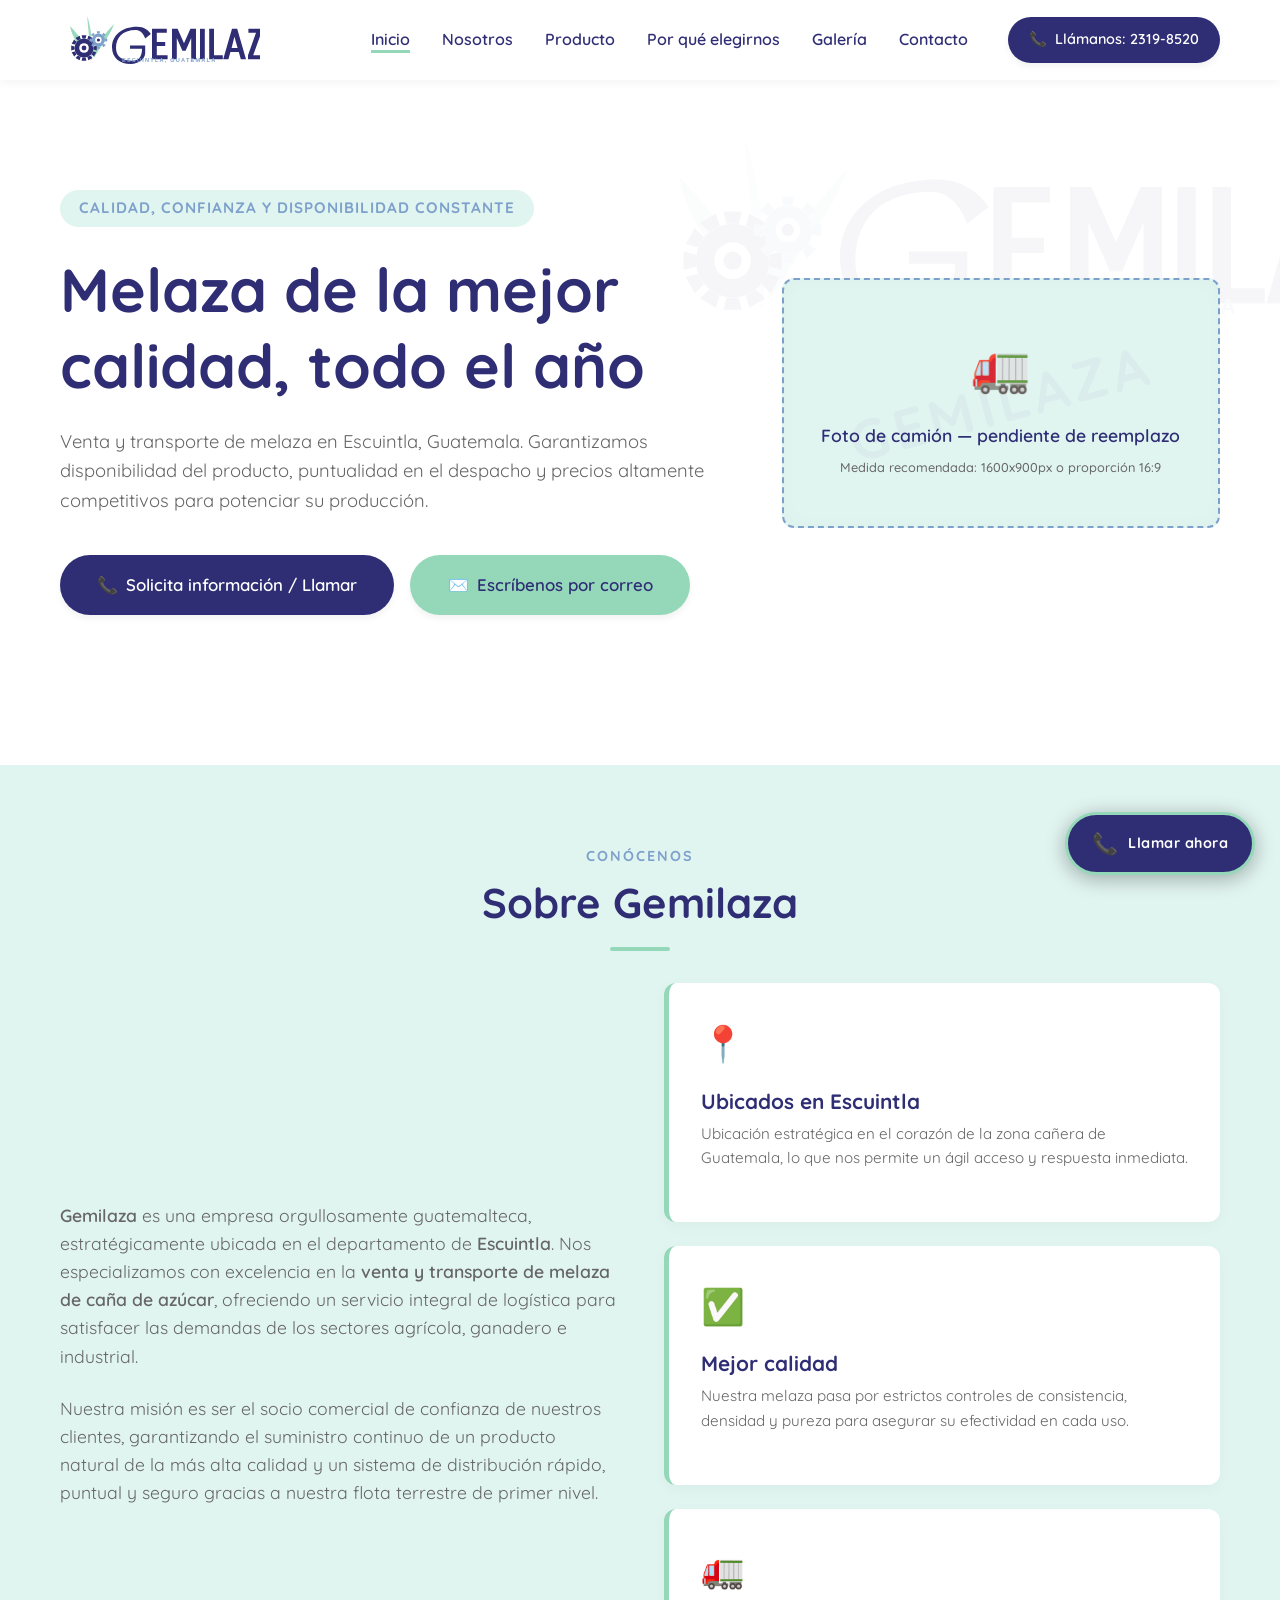
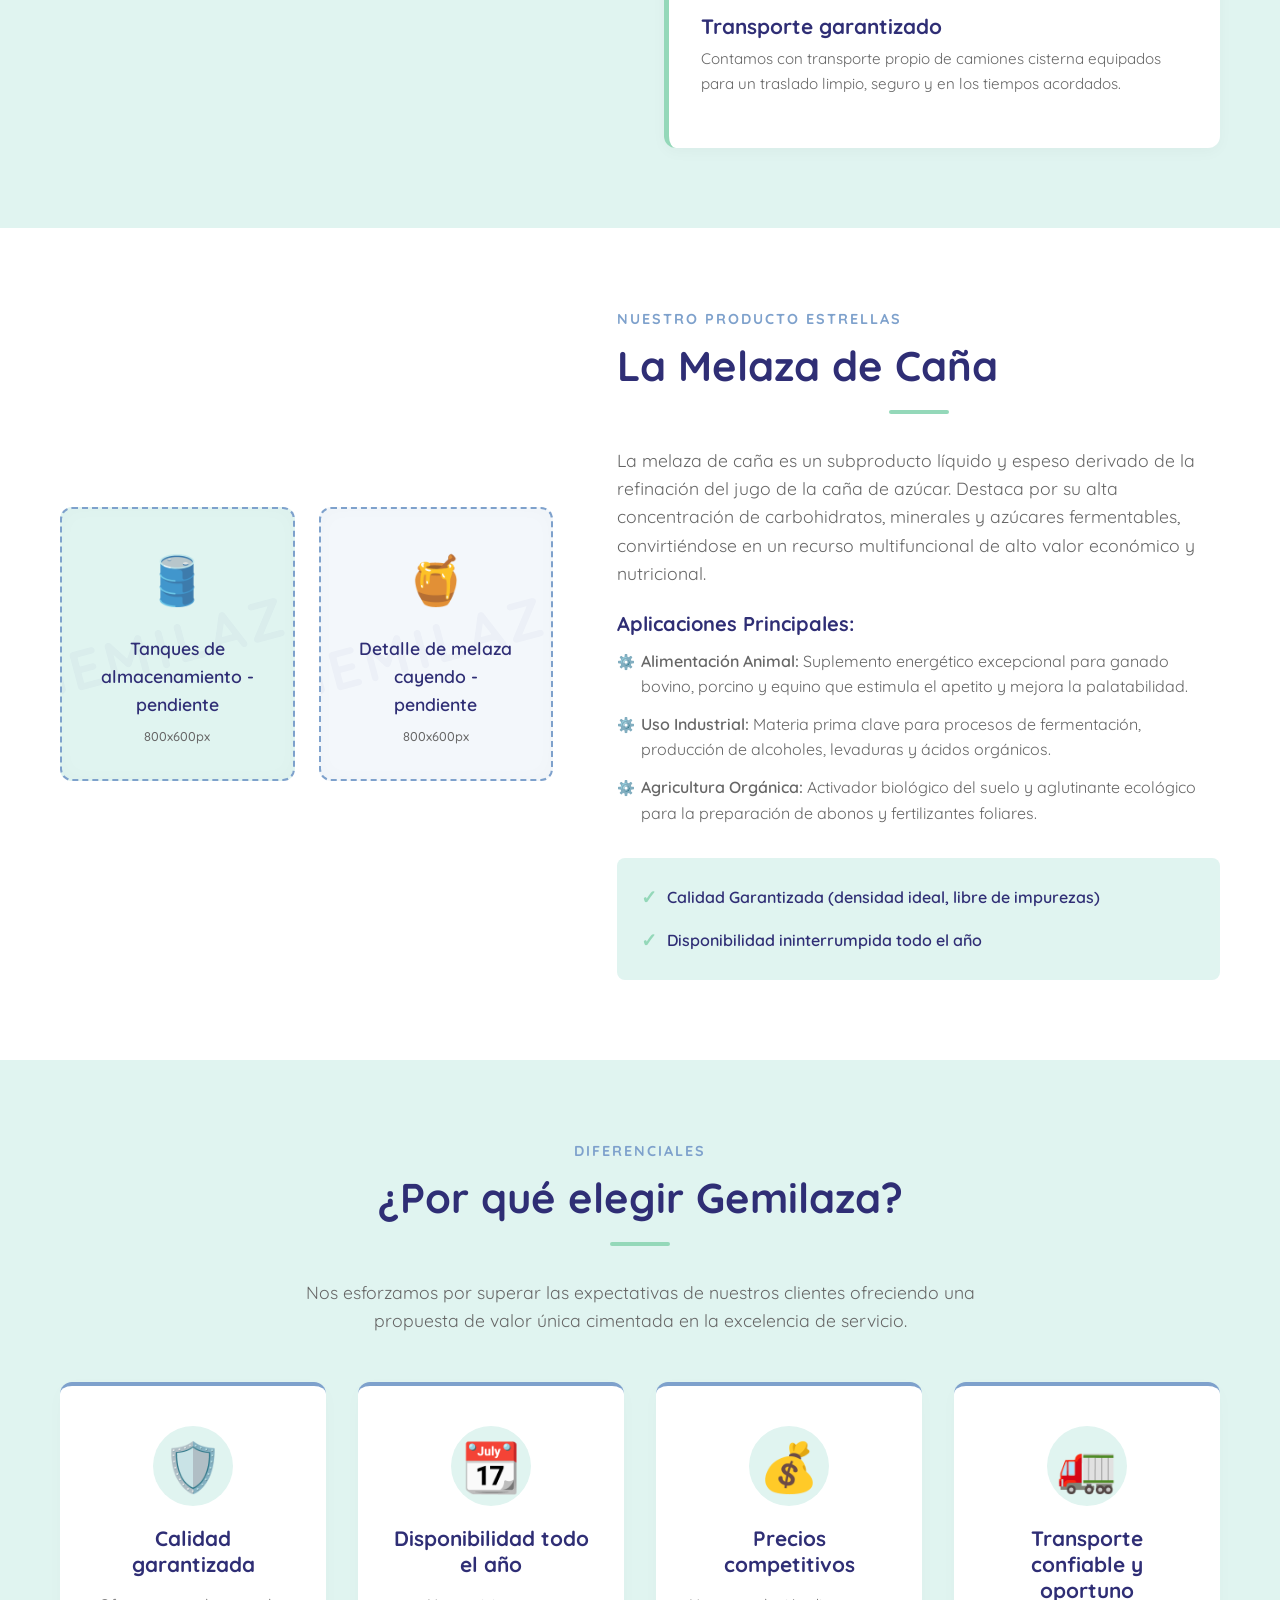
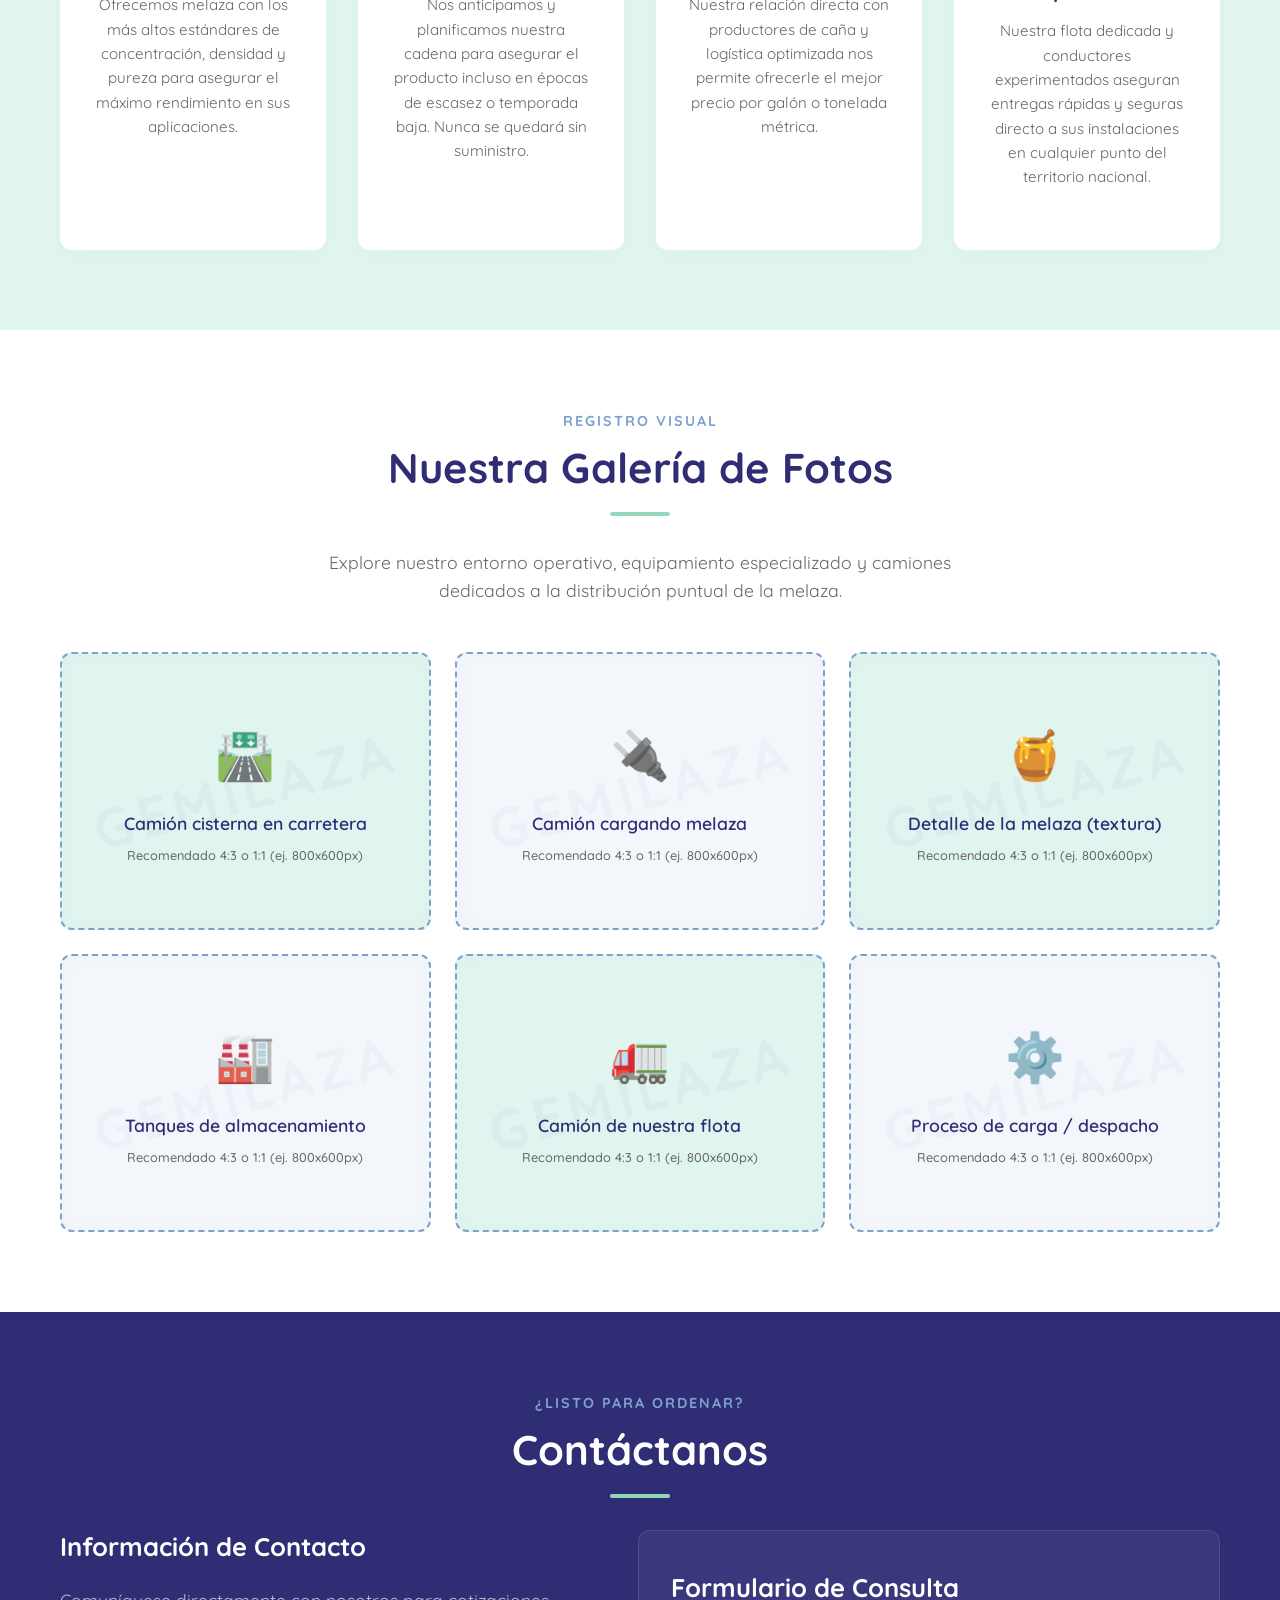
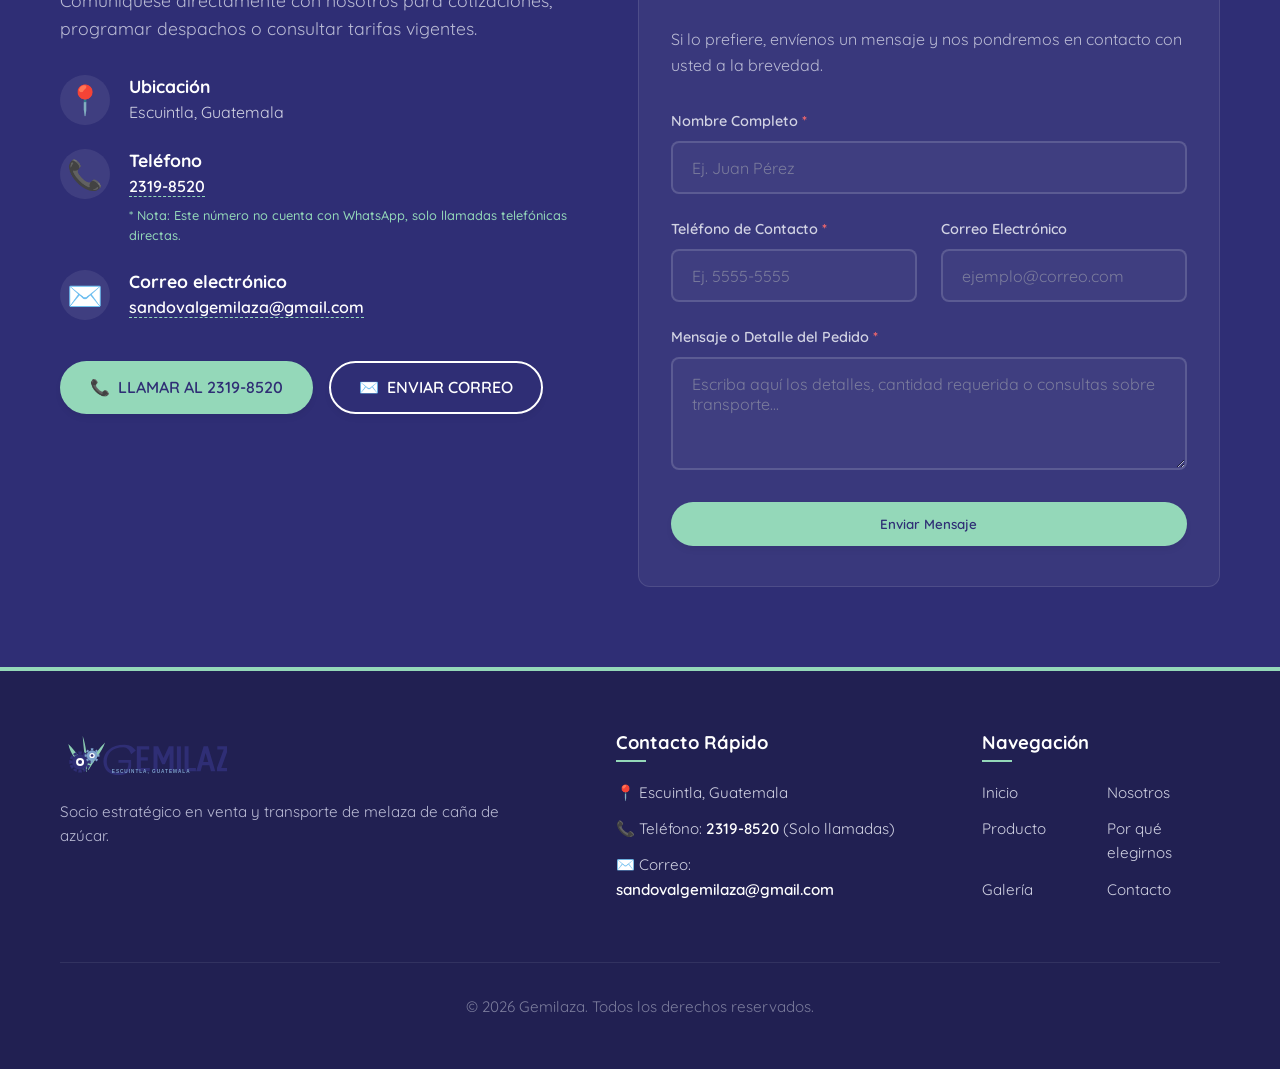
==== index.html @ 9c5c39fd "Create high-fidelity responsive single-page landing page for Gemilaza - Designed custom SVG logo und" ====
<!DOCTYPE html>
<html lang="es">
<head>
  <meta charset="UTF-8">
  <meta name="viewport" content="width=device-width, initial-scale=1.0">
  <title>Gemilaza | Venta y Transporte de Melaza en Escuintla, Guatemala</title>

  <!-- SEO Meta Tags -->
  <meta name="description" content="Gemilaza es su socio confiable en Escuintla, Guatemala para la venta y transporte de melaza de alta calidad. Disponibilidad constante todo el año y transporte garantizado.">
  <meta name="keywords" content="melaza, venta de melaza, transporte de melaza, Escuintla, Guatemala, caña de azúcar, melaza de calidad, Gemilaza, transporte de melaza Guatemala, melaza Escuintla">
  <meta name="author" content="Gemilaza">

  <!-- Open Graph Meta Tags (Social Media Integration) -->
  <meta property="og:title" content="Gemilaza | Venta y Transporte de Melaza en Escuintla, Guatemala">
  <meta property="og:description" content="Venta y transporte de melaza con calidad garantizada y disponibilidad constante todo el año. Ubicados en Escuintla. Solicite información hoy.">
  <meta property="og:image" content="assets/images/logo.svg">
  <meta property="og:type" content="website">

  <!-- Favicon -->
  <link rel="icon" type="image/svg+xml" href="assets/images/logo.svg">

  <!-- Google Fonts Connection and Import -->
  <link rel="preconnect" href="https://fonts.googleapis.com">
  <link rel="preconnect" href="https://fonts.gstatic.com" crossorigin>
  <link href="https://fonts.googleapis.com/css2?family=Quicksand:wght@300;400;500;600;700&display=swap" rel="stylesheet">

  <!-- Custom Stylesheet -->
  <link rel="stylesheet" href="css/styles.css">
</head>
<body>

  <!-- Header / Navbar -->
  <header class="header">
    <div class="container header-container">
      <a href="#inicio" class="logo-link" aria-label="Gemilaza Inicio">
        <img src="assets/images/logo.svg" alt="Gemilaza Logo" class="logo-img">
      </a>

      <!-- Hamburger Menu (Mobile Toggle) -->
      <button class="menu-toggle" id="menu-toggle" aria-expanded="false" aria-controls="primary-navigation" aria-label="Abrir menú de navegación">
        <span class="hamburger-bar"></span>
        <span class="hamburger-bar"></span>
        <span class="hamburger-bar"></span>
      </button>

      <!-- Navigation Menu -->
      <nav class="nav-menu" id="primary-navigation" role="navigation">
        <ul class="nav-list">
          <li><a href="#inicio" class="nav-link active">Inicio</a></li>
          <li><a href="#nosotros" class="nav-link">Nosotros</a></li>
          <li><a href="#producto" class="nav-link">Producto</a></li>
          <li><a href="#elegirnos" class="nav-link">Por qué elegirnos</a></li>
          <li><a href="#galeria" class="nav-link">Galería</a></li>
          <li><a href="#contacto" class="nav-link">Contacto</a></li>
        </ul>
        <!-- CTA inside mobile navigation and visible in desktop header -->
        <div class="nav-cta">
          <a href="tel:+50223198520" class="btn btn-primary btn-header">
            <span class="btn-icon">📞</span> Llámanos: 2319-8520
          </a>
        </div>
      </nav>
    </div>
  </header>

  <main>
    <!-- Hero Section -->
    <section id="inicio" class="hero-section">
      <!-- Decorative background gear/leaves (baja opacidad, managed by CSS) -->
      <div class="hero-bg-decoration"></div>

      <div class="container hero-container">
        <div class="hero-content">
          <span class="hero-tagline animate-fade-in">Calidad, Confianza y Disponibilidad Constante</span>
          <h1 class="hero-title animate-fade-in">Melaza de la mejor calidad, todo el año</h1>
          <p class="hero-description animate-fade-in">
            Venta y transporte de melaza en Escuintla, Guatemala. Garantizamos disponibilidad del producto, puntualidad en el despacho y precios altamente competitivos para potenciar su producción.
          </p>

          <div class="hero-ctas animate-fade-in">
            <a href="tel:+50223198520" class="btn btn-primary btn-lg" aria-label="Llamar a Gemilaza al teléfono 2319-8520">
              <span class="btn-icon">📞</span> Solicita información / Llamar
            </a>
            <a href="mailto:sandovalgemilaza@gmail.com" class="btn btn-secondary btn-lg" aria-label="Enviar correo a sandovalgemilaza@gmail.com">
              <span class="btn-icon">✉️</span> Escríbenos por correo
            </a>
          </div>
        </div>

        <div class="hero-media animate-fade-in">
          <!-- ESPACIO RESERVADO PARA FOTOGRAFÍA: Camión cisterna de melaza o melaza siendo transportada -->
          <!-- Reemplazar con foto real: camión de transporte / cisterna en carretera -->
          <div class="image-placeholder hero-placeholder" aria-label="Foto de camión de transporte de melaza - pendiente de reemplazo">
            <div class="placeholder-icon">🚛</div>
            <div class="placeholder-text">Foto de camión — pendiente de reemplazo</div>
            <div class="placeholder-size">Medida recomendada: 1600x900px o proporción 16:9</div>
          </div>
        </div>
      </div>
    </section>

    <!-- Sobre Gemilaza (Nosotros) -->
    <section id="nosotros" class="about-section bg-alt scroll-animate">
      <div class="container">
        <div class="section-header text-center">
          <span class="section-subtitle">Conócenos</span>
          <h2 class="section-title">Sobre Gemilaza</h2>
          <div class="section-divider"></div>
        </div>

        <div class="about-grid">
          <div class="about-text">
            <p><strong>Gemilaza</strong> es una empresa orgullosamente guatemalteca, estratégicamente ubicada en el departamento de <strong>Escuintla</strong>. Nos especializamos con excelencia en la <strong>venta y transporte de melaza de caña de azúcar</strong>, ofreciendo un servicio integral de logística para satisfacer las demandas de los sectores agrícola, ganadero e industrial.</p>
            <p>Nuestra misión es ser el socio comercial de confianza de nuestros clientes, garantizando el suministro continuo de un producto natural de la más alta calidad y un sistema de distribución rápido, puntual y seguro gracias a nuestra flota terrestre de primer nivel.</p>
          </div>

          <div class="about-cards">
            <!-- Card 1: Ubicación -->
            <div class="about-card">
              <div class="card-icon">📍</div>
              <h3 class="card-title">Ubicados en Escuintla</h3>
              <p class="card-description">Ubicación estratégica en el corazón de la zona cañera de Guatemala, lo que nos permite un ágil acceso y respuesta inmediata.</p>
            </div>

            <!-- Card 2: Calidad -->
            <div class="about-card">
              <div class="card-icon">✅</div>
              <h3 class="card-title">Mejor calidad</h3>
              <p class="card-description">Nuestra melaza pasa por estrictos controles de consistencia, densidad y pureza para asegurar su efectividad en cada uso.</p>
            </div>

            <!-- Card 3: Transporte -->
            <div class="about-card">
              <div class="card-icon">🚛</div>
              <h3 class="card-title">Transporte garantizado</h3>
              <p class="card-description">Contamos con transporte propio de camiones cisterna equipados para un traslado limpio, seguro y en los tiempos acordados.</p>
            </div>
          </div>
        </div>
      </div>
    </section>

    <!-- Nuestro producto (La Melaza) -->
    <section id="producto" class="product-section scroll-animate">
      <div class="container">
        <div class="product-grid">
          <div class="product-media">
            <!-- ESPACIOS RESERVADOS PARA FOTOGRAFÍA: Galería/grid de fotos de melaza, tanques o procesos -->
            <div class="product-images-inner">
              <!-- Reemplazar con foto real: Tanques de almacenamiento de melaza -->
              <div class="image-placeholder product-placeholder-1" aria-label="Foto de tanques de almacenamiento de melaza - pendiente">
                <div class="placeholder-icon">🛢️</div>
                <div class="placeholder-text">Tanques de almacenamiento - pendiente</div>
                <div class="placeholder-size">800x600px</div>
              </div>
              <!-- Reemplazar con foto real: Muestra de melaza cayendo o fluyendo (textura) -->
              <div class="image-placeholder product-placeholder-2" aria-label="Foto de detalle de la textura de la melaza - pendiente">
                <div class="placeholder-icon">🍯</div>
                <div class="placeholder-text">Detalle de melaza cayendo - pendiente</div>
                <div class="placeholder-size">800x600px</div>
              </div>
            </div>
          </div>

          <div class="product-info">
            <span class="section-subtitle">Nuestro Producto Estrellas</span>
            <h2 class="section-title">La Melaza de Caña</h2>
            <div class="section-divider"></div>

            <p class="product-description">
              La melaza de caña es un subproducto líquido y espeso derivado de la refinación del jugo de la caña de azúcar. Destaca por su alta concentración de carbohidratos, minerales y azúcares fermentables, convirtiéndose en un recurso multifuncional de alto valor económico y nutricional.
            </p>

            <h3 class="product-subtitle">Aplicaciones Principales:</h3>
            <ul class="product-uses">
              <li><strong>Alimentación Animal:</strong> Suplemento energético excepcional para ganado bovino, porcino y equino que estimula el apetito y mejora la palatabilidad.</li>
              <li><strong>Uso Industrial:</strong> Materia prima clave para procesos de fermentación, producción de alcoholes, levaduras y ácidos orgánicos.</li>
              <li><strong>Agricultura Orgánica:</strong> Activador biológico del suelo y aglutinante ecológico para la preparación de abonos y fertilizantes foliares.</li>
            </ul>

            <div class="product-highlights">
              <div class="highlight-item">
                <span class="highlight-bullet">✓</span>
                <span>Calidad Garantizada (densidad ideal, libre de impurezas)</span>
              </div>
              <div class="highlight-item">
                <span class="highlight-bullet">✓</span>
                <span>Disponibilidad ininterrumpida todo el año</span>
              </div>
            </div>
          </div>
        </div>
      </div>
    </section>

    <!-- Por qué elegir Gemilaza -->
    <section id="elegirnos" class="benefits-section bg-alt scroll-animate">
      <div class="container">
        <div class="section-header text-center">
          <span class="section-subtitle">Diferenciales</span>
          <h2 class="section-title">¿Por qué elegir Gemilaza?</h2>
          <div class="section-divider"></div>
          <p class="section-intro">Nos esforzamos por superar las expectativas de nuestros clientes ofreciendo una propuesta de valor única cimentada en la excelencia de servicio.</p>
        </div>

        <div class="benefits-grid">
          <!-- Beneficio 1 -->
          <div class="benefit-card">
            <div class="benefit-icon">🛡️</div>
            <h3 class="benefit-title">Calidad garantizada</h3>
            <p class="benefit-description">Ofrecemos melaza con los más altos estándares de concentración, densidad y pureza para asegurar el máximo rendimiento en sus aplicaciones.</p>
          </div>

          <!-- Beneficio 2 -->
          <div class="benefit-card">
            <div class="benefit-icon">📆</div>
            <h3 class="benefit-title">Disponibilidad todo el año</h3>
            <p class="benefit-description">Nos anticipamos y planificamos nuestra cadena para asegurar el producto incluso en épocas de escasez o temporada baja. Nunca se quedará sin suministro.</p>
          </div>

          <!-- Beneficio 3 -->
          <div class="benefit-card">
            <div class="benefit-icon">💰</div>
            <h3 class="benefit-title">Precios competitivos</h3>
            <p class="benefit-description">Nuestra relación directa con productores de caña y logística optimizada nos permite ofrecerle el mejor precio por galón o tonelada métrica.</p>
          </div>

          <!-- Beneficio 4 -->
          <div class="benefit-card">
            <div class="benefit-icon">🚛</div>
            <h3 class="benefit-title">Transporte confiable y oportuno</h3>
            <p class="benefit-description">Nuestra flota dedicada y conductores experimentados aseguran entregas rápidas y seguras directo a sus instalaciones en cualquier punto del territorio nacional.</p>
          </div>
        </div>
      </div>
    </section>

    <!-- Galería -->
    <section id="galeria" class="gallery-section scroll-animate">
      <div class="container">
        <div class="section-header text-center">
          <span class="section-subtitle">Registro Visual</span>
          <h2 class="section-title">Nuestra Galería de Fotos</h2>
          <div class="section-divider"></div>
          <p class="section-intro">Explore nuestro entorno operativo, equipamiento especializado y camiones dedicados a la distribución puntual de la melaza.</p>
        </div>

        <div class="gallery-grid">
          <!-- Placeholder 1: Camión cisterna en carretera -->
          <!-- Reemplazar con foto real: camión/melaza - Camión cisterna en carretera -->
          <div class="image-placeholder gallery-item" aria-label="Foto de camión cisterna en carretera - pendiente">
            <div class="placeholder-icon">🛣️</div>
            <div class="placeholder-text">Camión cisterna en carretera</div>
            <div class="placeholder-size">Recomendado 4:3 o 1:1 (ej. 800x600px)</div>
          </div>

          <!-- Placeholder 2: Camión cargando melaza -->
          <!-- Reemplazar con foto real: camión/melaza - Camión cargando melaza -->
          <div class="image-placeholder gallery-item" aria-label="Foto de camión cargando melaza - pendiente">
            <div class="placeholder-icon">🔌</div>
            <div class="placeholder-text">Camión cargando melaza</div>
            <div class="placeholder-size">Recomendado 4:3 o 1:1 (ej. 800x600px)</div>
          </div>

          <!-- Placeholder 3: Detalle de la melaza (color, textura) -->
          <!-- Reemplazar con foto real: camión/melaza - Detalle de la melaza color y textura -->
          <div class="image-placeholder gallery-item" aria-label="Foto de detalle de la melaza - pendiente">
            <div class="placeholder-icon">🍯</div>
            <div class="placeholder-text">Detalle de la melaza (textura)</div>
            <div class="placeholder-size">Recomendado 4:3 o 1:1 (ej. 800x600px)</div>
          </div>

          <!-- Placeholder 4: Tanques de almacenamiento -->
          <!-- Reemplazar con foto real: camión/melaza - Tanques de almacenamiento de la planta -->
          <div class="image-placeholder gallery-item" aria-label="Foto de tanques de almacenamiento de la planta - pendiente">
            <div class="placeholder-icon">🏭</div>
            <div class="placeholder-text">Tanques de almacenamiento</div>
            <div class="placeholder-size">Recomendado 4:3 o 1:1 (ej. 800x600px)</div>
          </div>

          <!-- Placeholder 5: Camión de la flota -->
          <!-- Reemplazar con foto real: camión/melaza - Camión de la flota de transporte -->
          <div class="image-placeholder gallery-item" aria-label="Foto de camión de la flota de transporte - pendiente">
            <div class="placeholder-icon">🚛</div>
            <div class="placeholder-text">Camión de nuestra flota</div>
            <div class="placeholder-size">Recomendado 4:3 o 1:1 (ej. 800x600px)</div>
          </div>

          <!-- Placeholder 6: Proceso de carga/despacho -->
          <!-- Reemplazar con foto real: camión/melaza - Proceso de carga y despacho -->
          <div class="image-placeholder gallery-item" aria-label="Foto del proceso de carga y despacho - pendiente">
            <div class="placeholder-icon">⚙️</div>
            <div class="placeholder-text">Proceso de carga / despacho</div>
            <div class="placeholder-size">Recomendado 4:3 o 1:1 (ej. 800x600px)</div>
          </div>
        </div>
      </div>
    </section>

    <!-- Contacto -->
    <section id="contacto" class="contact-section scroll-animate">
      <div class="container">
        <div class="section-header text-center">
          <span class="section-subtitle">¿Listo para ordenar?</span>
          <h2 class="section-title text-white">Contáctanos</h2>
          <div class="section-divider border-white"></div>
        </div>

        <div class="contact-grid">
          <!-- Contact Info Column -->
          <div class="contact-info">
            <h3 class="contact-subtitle">Información de Contacto</h3>
            <p class="contact-lead">Comuníquese directamente con nosotros para cotizaciones, programar despachos o consultar tarifas vigentes.</p>

            <div class="info-list">
              <!-- Ubicación -->
              <div class="info-item">
                <span class="info-icon">📍</span>
                <div class="info-body">
                  <h4>Ubicación</h4>
                  <p>Escuintla, Guatemala</p>
                </div>
              </div>

              <!-- Teléfono -->
              <div class="info-item">
                <span class="info-icon">📞</span>
                <div class="info-body">
                  <h4>Teléfono</h4>
                  <p><a href="tel:+50223198520" class="contact-link">2319-8520</a></p>
                  <span class="info-note">* Nota: Este número no cuenta con WhatsApp, solo llamadas telefónicas directas.</span>
                </div>
              </div>

              <!-- Correo -->
              <div class="info-item">
                <span class="info-icon">✉️</span>
                <div class="info-body">
                  <h4>Correo electrónico</h4>
                  <p><a href="mailto:sandovalgemilaza@gmail.com" class="contact-link">sandovalgemilaza@gmail.com</a></p>
                </div>
              </div>
            </div>

            <!-- Direct Quick Action CTAs -->
            <div class="contact-action-buttons">
              <a href="tel:+50223198520" class="btn btn-primary btn-call-now" aria-label="Llamar directamente al 2319-8520">
                <span class="btn-icon">📞</span> LLAMAR AL 2319-8520
              </a>
              <a href="mailto:sandovalgemilaza@gmail.com" class="btn btn-outline-white" aria-label="Enviar correo a sandovalgemilaza@gmail.com">
                <span class="btn-icon">✉️</span> ENVIAR CORREO
              </a>
            </div>
          </div>

          <!-- Contact Form Column -->
          <div class="contact-form-container">
            <h3 class="contact-subtitle">Formulario de Consulta</h3>
            <p class="form-lead">Si lo prefiere, envíenos un mensaje y nos pondremos en contacto con usted a la brevedad.</p>

            <form id="contact-form" class="contact-form" novalidate>
              <div class="form-group">
                <label for="form-name" class="form-label">Nombre Completo <span class="required">*</span></label>
                <input type="text" id="form-name" name="name" class="form-control" placeholder="Ej. Juan Pérez" required>
                <span class="error-msg" id="name-error">El nombre es requerido.</span>
              </div>

              <div class="form-row">
                <div class="form-group">
                  <label for="form-phone" class="form-label">Teléfono de Contacto <span class="required">*</span></label>
                  <input type="tel" id="form-phone" name="phone" class="form-control" placeholder="Ej. 5555-5555" required>
                  <span class="error-msg" id="phone-error">Ingrese un número telefónico válido de Guatemala (8 dígitos).</span>
                </div>

                <div class="form-group">
                  <label for="form-email" class="form-label">Correo Electrónico</label>
                  <input type="email" id="form-email" name="email" class="form-control" placeholder="ejemplo@correo.com">
                  <span class="error-msg" id="email-error">Ingrese un formato de correo válido.</span>
                </div>
              </div>

              <div class="form-group">
                <label for="form-message" class="form-label">Mensaje o Detalle del Pedido <span class="required">*</span></label>
                <textarea id="form-message" name="message" rows="4" class="form-control" placeholder="Escriba aquí los detalles, cantidad requerida o consultas sobre transporte..." required></textarea>
                <span class="error-msg" id="message-error">El mensaje es requerido.</span>
              </div>

              <button type="submit" class="btn btn-secondary btn-block" id="form-submit-btn">
                <span>Enviar Mensaje</span>
              </button>

              <div class="form-status" id="form-status" aria-live="polite"></div>
            </form>
          </div>
        </div>
      </div>
    </section>
  </main>

  <!-- Footer -->
  <footer class="footer">
    <div class="container footer-container">
      <div class="footer-top">
        <div class="footer-brand">
          <img src="assets/images/logo.svg" alt="Gemilaza Logo" class="logo-footer">
          <p class="footer-slogan">Socio estratégico en venta y transporte de melaza de caña de azúcar.</p>
        </div>

        <div class="footer-info">
          <h4>Contacto Rápido</h4>
          <p>📍 Escuintla, Guatemala</p>
          <p>📞 Teléfono: <a href="tel:+50223198520" class="footer-link">2319-8520</a> (Solo llamadas)</p>
          <p>✉️ Correo: <a href="mailto:sandovalgemilaza@gmail.com" class="footer-link">sandovalgemilaza@gmail.com</a></p>
        </div>

        <div class="footer-links-col">
          <h4>Navegación</h4>
          <ul class="footer-links">
            <li><a href="#inicio">Inicio</a></li>
            <li><a href="#nosotros">Nosotros</a></li>
            <li><a href="#producto">Producto</a></li>
            <li><a href="#elegirnos">Por qué elegirnos</a></li>
            <li><a href="#galeria">Galería</a></li>
            <li><a href="#contacto">Contacto</a></li>
          </ul>
        </div>
      </div>

      <div class="footer-bottom text-center">
        <p>&copy; 2026 Gemilaza. Todos los derechos reservados.</p>
      </div>
    </div>
  </footer>

  <!-- Floating Contact Button (Solo llamadas telefónicas, sin WhatsApp) -->
  <a href="tel:+50223198520" class="floating-call-btn" aria-label="Llamar directamente por teléfono a Gemilaza">
    <span class="floating-icon">📞</span>
    <span class="floating-text">Llamar ahora</span>
  </a>

  <!-- Custom JavaScript -->
  <script src="js/main.js"></script>
</body>
</html>
---- css/styles.css ----
/* ==========================================================================
   Gemilaza Landing Page - Custom Stylesheet
   Design System: Mobile-First, Responsive, Modern UI
   ========================================================================== */

/* --- CSS VARIABLES & COLOR PALETTE --- */
:root {
  --color-primary: #94d8b9;       /* Verde Principal: Acentos, íconos, hovers */
  --color-dark: #2f2e75;          /* Azul Oscuro: Títulos, botones, header/footer */
  --color-soft-green: #e0f4f0;    /* Verde Suave: Fondos alternos, tarjetas */
  --color-medium-blue: #7ea1cc;   /* Azul Medio: Detalles, bordes, elementos sec */
  --color-white: #ffffff;         /* Fondo base principal */
  --color-text-body: #333333;     /* Cuerpo de texto (buen contraste) */
  --color-text-muted: #666666;    /* Texto secundario */
  --font-main: 'Quicksand', sans-serif;
  --transition-speed: 0.3s;
  --transition-smooth: cubic-bezier(0.4, 0, 0.2, 1);
  --container-max-width: 1200px;
  --header-height: 80px;
}

/* --- RESET & BASE STYLES --- */
*, *::before, *::after {
  box-sizing: border-box;
  margin: 0;
  padding: 0;
}

html {
  scroll-behavior: smooth;
  font-size: 16px;
  -webkit-text-size-adjust: 100%;
}

body {
  font-family: var(--font-main);
  background-color: var(--color-white);
  color: var(--color-text-body);
  line-height: 1.6;
  font-weight: 400;
  overflow-x: hidden;
}

/* --- TYPOGRAPHY --- */
h1, h2, h3, h4, h5, h6 {
  color: var(--color-dark);
  font-weight: 700;
  line-height: 1.25;
  margin-bottom: 1rem;
}

p {
  margin-bottom: 1.25rem;
  font-weight: 400;
}

strong {
  font-weight: 600;
}

a {
  color: inherit;
  text-decoration: none;
  transition: all var(--transition-speed) var(--transition-smooth);
}

ul {
  list-style: none;
}

img {
  max-width: 100%;
  height: auto;
  display: block;
}

/* --- LAYOUT UTILITIES --- */
.container {
  width: 100%;
  max-width: var(--container-max-width);
  margin-left: auto;
  margin-right: auto;
  padding-left: 20px;
  padding-right: 20px;
}

section {
  padding: 80px 0;
}

.bg-alt {
  background-color: var(--color-soft-green);
}

.text-center {
  text-align: center;
}

.text-white {
  color: var(--color-white) !important;
}

/* --- SECTION HEADERS --- */
.section-subtitle {
  display: block;
  font-size: 0.9rem;
  font-weight: 700;
  color: var(--color-medium-blue);
  text-transform: uppercase;
  letter-spacing: 2px;
  margin-bottom: 0.5rem;
}

.section-title {
  font-size: 2.2rem;
  color: var(--color-dark);
  margin-bottom: 1.2rem;
}

.section-divider {
  width: 60px;
  height: 4px;
  background-color: var(--color-primary);
  margin: 0 auto 2rem auto;
  border-radius: 2px;
}

.section-divider.border-white {
  background-color: var(--color-primary);
}

.section-intro {
  max-width: 700px;
  margin: 0 auto 3rem auto;
  color: var(--color-text-muted);
  font-size: 1.1rem;
}

/* --- BUTTONS & CTAS --- */
.btn {
  display: inline-flex;
  align-items: center;
  justify-content: center;
  font-family: var(--font-main);
  font-weight: 600;
  padding: 0.75rem 1.75rem;
  border-radius: 50px;
  border: 2px solid transparent;
  cursor: pointer;
  transition: all var(--transition-speed) var(--transition-smooth);
  box-shadow: 0 4px 6px rgba(0,0,0,0.05);
}

.btn-primary {
  background-color: var(--color-dark);
  color: var(--color-white);
}

.btn-primary:hover,
.btn-primary:focus {
  background-color: var(--color-primary);
  color: var(--color-dark);
  box-shadow: 0 6px 12px rgba(148, 216, 185, 0.3);
  transform: translateY(-2px);
}

.btn-secondary {
  background-color: var(--color-primary);
  color: var(--color-dark);
}

.btn-secondary:hover,
.btn-secondary:focus {
  background-color: var(--color-dark);
  color: var(--color-white);
  box-shadow: 0 6px 12px rgba(47, 46, 117, 0.2);
  transform: translateY(-2px);
}

.btn-outline-white {
  background-color: transparent;
  color: var(--color-white);
  border-color: var(--color-white);
}

.btn-outline-white:hover,
.btn-outline-white:focus {
  background-color: var(--color-white);
  color: var(--color-dark);
  transform: translateY(-2px);
}

.btn-lg {
  padding: 0.9rem 2.2rem;
  font-size: 1.05rem;
}

.btn-block {
  width: 100%;
}

.btn-icon {
  margin-right: 8px;
}

/* --- HEADER / NAVBAR --- */
.header {
  position: fixed;
  top: 0;
  left: 0;
  width: 100%;
  height: var(--header-height);
  background-color: rgba(255, 255, 255, 0.95);
  box-shadow: 0 2px 10px rgba(0,0,0,0.05);
  z-index: 1000;
  backdrop-filter: blur(8px);
  transition: all var(--transition-speed) ease;
}

.header-container {
  display: flex;
  align-items: center;
  justify-content: space-between;
  height: 100%;
}

.logo-link {
  display: flex;
  align-items: center;
  height: 100%;
  max-width: 220px;
}

.logo-img {
  height: 60px;
  width: auto;
  object-fit: contain;
}

/* Nav Menu styles (Mobile first) */
.nav-menu {
  position: fixed;
  top: var(--header-height);
  left: -100%;
  width: 100%;
  height: calc(100vh - var(--header-height));
  background-color: var(--color-white);
  padding: 2rem;
  display: flex;
  flex-direction: column;
  gap: 2rem;
  box-shadow: 0 10px 15px rgba(0,0,0,0.1);
  transition: left var(--transition-speed) var(--transition-smooth);
  overflow-y: auto;
}

.nav-menu.open {
  left: 0;
}

.nav-list {
  display: flex;
  flex-direction: column;
  gap: 1.5rem;
}

.nav-link {
  font-size: 1.2rem;
  font-weight: 600;
  color: var(--color-dark);
  padding: 0.5rem 0;
  position: relative;
}

.nav-link::after {
  content: '';
  position: absolute;
  bottom: 0;
  left: 0;
  width: 0;
  height: 3px;
  background-color: var(--color-primary);
  transition: width var(--transition-speed) ease;
}

.nav-link:hover::after,
.nav-link:focus::after,
.nav-link.active::after {
  width: 100%;
}

.nav-cta {
  margin-top: auto;
}

.btn-header {
  width: 100%;
  font-size: 0.95rem;
}

/* Mobile Toggle Hamburger Icon */
.menu-toggle {
  display: flex;
  flex-direction: column;
  justify-content: space-between;
  width: 30px;
  height: 21px;
  background: transparent;
  border: none;
  cursor: pointer;
  z-index: 1001;
}

.hamburger-bar {
  width: 100%;
  height: 3px;
  background-color: var(--color-dark);
  border-radius: 2px;
  transition: all var(--transition-speed) var(--transition-smooth);
}

/* Animating Hamburger to Close State */
.menu-toggle.open .hamburger-bar:nth-child(1) {
  transform: translateY(9px) rotate(45deg);
}

.menu-toggle.open .hamburger-bar:nth-child(2) {
  opacity: 0;
}

.menu-toggle.open .hamburger-bar:nth-child(3) {
  transform: translateY(-9px) rotate(-45deg);
}

/* --- THE DYNAMIC PLACEHOLDER SYSTEM --- */
.image-placeholder {
  background-color: var(--color-soft-green);
  border: 2px dashed var(--color-medium-blue);
  border-radius: 12px;
  display: flex;
  flex-direction: column;
  align-items: center;
  justify-content: center;
  text-align: center;
  padding: 2rem;
  color: var(--color-dark);
  transition: all var(--transition-speed) ease;
  position: relative;
  overflow: hidden;
  box-shadow: inset 0 0 20px rgba(0, 0, 0, 0.02);
}

.image-placeholder::before {
  content: 'GEMILAZA';
  position: absolute;
  font-size: 3.5rem;
  font-weight: 700;
  color: rgba(47, 46, 117, 0.03);
  top: 50%;
  left: 50%;
  transform: translate(-50%, -50%) rotate(-15deg);
  letter-spacing: 5px;
  pointer-events: none;
}

.image-placeholder:hover {
  border-color: var(--color-primary);
  background-color: #f0fbf8;
  transform: scale(1.02);
}

.placeholder-icon {
  font-size: 3rem;
  margin-bottom: 1rem;
  opacity: 0.85;
}

.placeholder-text {
  font-weight: 600;
  font-size: 1.1rem;
  margin-bottom: 0.5rem;
}

.placeholder-size {
  font-size: 0.8rem;
  color: var(--color-text-muted);
  font-weight: 500;
}

/* Custom background color variant for grid rhythm */
.image-placeholder.blue-bg {
  background-color: #f3f7fb;
  border-color: var(--color-medium-blue);
}

/* --- HERO SECTION --- */
.hero-section {
  position: relative;
  padding-top: calc(var(--header-height) + 50px);
  padding-bottom: 80px;
  background-color: var(--color-white);
  overflow: hidden;
}

.hero-bg-decoration {
  position: absolute;
  top: -10%;
  right: -10%;
  width: 60%;
  height: 80%;
  background-image: url('../assets/images/logo.svg');
  background-size: contain;
  background-repeat: no-repeat;
  background-position: center;
  opacity: 0.04;
  pointer-events: none;
}

.hero-container {
  display: grid;
  grid-template-columns: 1fr;
  gap: 3rem;
  align-items: center;
}

.hero-tagline {
  display: inline-block;
  font-size: 0.95rem;
  font-weight: 700;
  color: var(--color-medium-blue);
  background-color: var(--color-soft-green);
  padding: 0.4rem 1.2rem;
  border-radius: 50px;
  margin-bottom: 1.5rem;
  text-transform: uppercase;
  letter-spacing: 1px;
}

.hero-title {
  font-size: 2.5rem;
  margin-bottom: 1.5rem;
}

.hero-description {
  font-size: 1.15rem;
  color: var(--color-text-muted);
  margin-bottom: 2.5rem;
}

.hero-ctas {
  display: flex;
  flex-direction: column;
  gap: 1rem;
}

.hero-placeholder {
  min-height: 250px;
  height: 100%;
}

/* --- SOBRE GEMILAZA (NOSOTROS) --- */
.about-grid {
  display: grid;
  grid-template-columns: 1fr;
  gap: 3rem;
}

.about-text p {
  font-size: 1.1rem;
  color: var(--color-text-muted);
  margin-bottom: 1.5rem;
}

.about-cards {
  display: flex;
  flex-direction: column;
  gap: 1.5rem;
}

.about-card {
  background-color: var(--color-white);
  border-radius: 12px;
  padding: 2rem;
  box-shadow: 0 4px 15px rgba(0,0,0,0.03);
  border-left: 5px solid var(--color-primary);
  transition: transform var(--transition-speed) ease;
}

.about-card:hover {
  transform: translateY(-5px);
}

.card-icon {
  font-size: 2.2rem;
  margin-bottom: 1rem;
}

.card-title {
  font-size: 1.3rem;
  margin-bottom: 0.5rem;
}

.card-description {
  color: var(--color-text-muted);
  font-size: 0.95rem;
}

/* --- NUESTRO PRODUCTO --- */
.product-grid {
  display: grid;
  grid-template-columns: 1fr;
  gap: 3rem;
  align-items: center;
}

.product-images-inner {
  display: grid;
  grid-template-columns: 1fr;
  gap: 1.5rem;
}

.product-placeholder-1 {
  min-height: 220px;
}

.product-placeholder-2 {
  min-height: 220px;
  background-color: #f3f7fb;
  border-color: var(--color-medium-blue);
}

.product-description {
  font-size: 1.1rem;
  color: var(--color-text-muted);
  margin-bottom: 1.5rem;
}

.product-subtitle {
  font-size: 1.25rem;
  margin: 1.5rem 0 0.8rem 0;
  color: var(--color-dark);
}

.product-uses {
  margin-bottom: 2rem;
}

.product-uses li {
  position: relative;
  padding-left: 1.5rem;
  margin-bottom: 0.75rem;
  color: var(--color-text-muted);
}

.product-uses li::before {
  content: '⚙️';
  position: absolute;
  left: 0;
  top: 2px;
  font-size: 0.9rem;
}

.product-highlights {
  display: flex;
  flex-direction: column;
  gap: 0.75rem;
  background-color: var(--color-soft-green);
  padding: 1.5rem;
  border-radius: 8px;
}

.highlight-item {
  display: flex;
  align-items: center;
  gap: 10px;
  font-weight: 600;
  color: var(--color-dark);
}

.highlight-bullet {
  color: var(--color-primary);
  font-size: 1.2rem;
  font-weight: bold;
}

/* --- POR QUÉ ELEGIR GEMILAZA --- */
.benefits-grid {
  display: grid;
  grid-template-columns: 1fr;
  gap: 2rem;
}

.benefit-card {
  background-color: var(--color-white);
  padding: 2.5rem 2rem;
  border-radius: 12px;
  box-shadow: 0 5px 20px rgba(0,0,0,0.02);
  transition: all var(--transition-speed) var(--transition-smooth);
  border-top: 4px solid var(--color-medium-blue);
  text-align: center;
}

.benefit-card:hover {
  transform: translateY(-8px);
  border-top-color: var(--color-primary);
  box-shadow: 0 10px 25px rgba(47, 46, 117, 0.08);
}

.benefit-icon {
  font-size: 3rem;
  margin-bottom: 1.2rem;
  display: inline-block;
  background-color: var(--color-soft-green);
  width: 80px;
  height: 80px;
  line-height: 80px;
  border-radius: 50%;
}

.benefit-title {
  font-size: 1.3rem;
  margin-bottom: 1rem;
}

.benefit-description {
  color: var(--color-text-muted);
  font-size: 0.95rem;
}

/* --- GALERÍA --- */
.gallery-grid {
  display: grid;
  grid-template-columns: 1fr;
  gap: 1.5rem;
}

.gallery-item {
  min-height: 250px;
  aspect-ratio: 4 / 3;
}

/* Alternating background visual interest in placeholders */
.gallery-grid .gallery-item:nth-child(even) {
  background-color: #f3f7fb;
  border-color: var(--color-medium-blue);
}

/* --- CONTACT SECTION --- */
.contact-section {
  background-color: var(--color-dark);
  color: var(--color-white);
}

.contact-grid {
  display: grid;
  grid-template-columns: 1fr;
  gap: 3rem;
  margin-top: 2rem;
}

.contact-subtitle {
  font-size: 1.6rem;
  color: var(--color-white);
  margin-bottom: 1.5rem;
}

.contact-lead {
  color: #b9bad4;
  font-size: 1.1rem;
  margin-bottom: 2rem;
}

.info-list {
  display: flex;
  flex-direction: column;
  gap: 1.5rem;
  margin-bottom: 2.5rem;
}

.info-item {
  display: flex;
  gap: 1.2rem;
  align-items: flex-start;
}

.info-icon {
  font-size: 1.8rem;
  background-color: rgba(255, 255, 255, 0.08);
  width: 50px;
  height: 50px;
  display: flex;
  align-items: center;
  justify-content: center;
  border-radius: 50%;
  color: var(--color-primary);
  flex-shrink: 0;
}

.info-body h4 {
  color: var(--color-white);
  font-size: 1.1rem;
  margin-bottom: 0.2rem;
}

.info-body p {
  color: #d1d2e3;
  margin-bottom: 0;
}

.info-note {
  display: block;
  font-size: 0.8rem;
  color: var(--color-primary);
  margin-top: 0.3rem;
  font-weight: 500;
}

.contact-link {
  color: var(--color-white);
  font-weight: 600;
  border-bottom: 1px dashed var(--color-primary);
}

.contact-link:hover {
  color: var(--color-primary);
}

.contact-action-buttons {
  display: flex;
  flex-direction: column;
  gap: 1rem;
}

.btn-call-now {
  background-color: var(--color-primary);
  color: var(--color-dark);
}

.btn-call-now:hover {
  background-color: var(--color-white);
  color: var(--color-dark);
}

/* Contact Form Column */
.contact-form-container {
  background-color: rgba(255, 255, 255, 0.05);
  padding: 2.5rem 2rem;
  border-radius: 12px;
  border: 1px solid rgba(255, 255, 255, 0.1);
}

.form-lead {
  color: #b9bad4;
  margin-bottom: 2rem;
}

.form-group {
  margin-bottom: 1.5rem;
}

.form-row {
  display: grid;
  grid-template-columns: 1fr;
  gap: 0;
}

.form-label {
  display: block;
  font-size: 0.9rem;
  font-weight: 600;
  margin-bottom: 0.5rem;
  color: #d1d2e3;
}

.form-label .required {
  color: #ff6b6b;
}

.form-control {
  width: 100%;
  padding: 0.9rem 1.2rem;
  border: 2px solid rgba(255, 255, 255, 0.15);
  background-color: rgba(255, 255, 255, 0.03);
  border-radius: 8px;
  color: var(--color-white);
  font-family: var(--font-main);
  font-size: 1rem;
  transition: all var(--transition-speed) ease;
}

.form-control::placeholder {
  color: #7b7c9c;
}

.form-control:focus {
  outline: none;
  border-color: var(--color-primary);
  background-color: rgba(255, 255, 255, 0.07);
  box-shadow: 0 0 10px rgba(148, 216, 185, 0.15);
}

.error-msg {
  display: none;
  color: #ff6b6b;
  font-size: 0.8rem;
  font-weight: 600;
  margin-top: 0.4rem;
}

.form-control.is-invalid {
  border-color: #ff6b6b;
}

.form-status {
  margin-top: 1.5rem;
  padding: 1rem;
  border-radius: 6px;
  font-weight: 600;
  text-align: center;
  display: none;
}

.form-status.success {
  display: block;
  background-color: rgba(148, 216, 185, 0.15);
  color: var(--color-primary);
  border: 1px solid var(--color-primary);
}

.form-status.error {
  display: block;
  background-color: rgba(255, 107, 107, 0.15);
  color: #ff6b6b;
  border: 1px solid #ff6b6b;
}

/* --- FOOTER --- */
.footer {
  background-color: #212052; /* Slightly darker than dark blue for separation */
  color: var(--color-white);
  padding: 60px 0 30px 0;
  font-size: 0.95rem;
  border-top: 4px solid var(--color-primary);
}

.footer-top {
  display: grid;
  grid-template-columns: 1fr;
  gap: 3rem;
  margin-bottom: 3rem;
}

.logo-footer {
  height: 50px;
  width: auto;
  margin-bottom: 1.2rem;
  object-fit: contain;
}

.footer-slogan {
  color: #b9bad4;
  margin-bottom: 0;
}

.footer-top h4 {
  color: var(--color-white);
  font-size: 1.15rem;
  margin-bottom: 1.2rem;
  position: relative;
  padding-bottom: 0.5rem;
}

.footer-top h4::after {
  content: '';
  position: absolute;
  bottom: 0;
  left: 0;
  width: 30px;
  height: 2px;
  background-color: var(--color-primary);
}

.footer-info p {
  color: #d1d2e3;
  margin-bottom: 0.75rem;
}

.footer-link {
  color: var(--color-white);
  font-weight: 600;
}

.footer-link:hover {
  color: var(--color-primary);
}

.footer-links {
  display: grid;
  grid-template-columns: 1fr 1fr;
  gap: 0.75rem;
}

.footer-links a {
  color: #d1d2e3;
}

.footer-links a:hover {
  color: var(--color-primary);
  transform: translateX(3px);
}

.footer-bottom {
  padding-top: 2rem;
  border-top: 1px solid rgba(255, 255, 255, 0.08);
  color: #7b7c9c;
}

/* --- FLOATING CALL BUTTON (Mobile Direct Dial, No WhatsApp) --- */
.floating-call-btn {
  position: fixed;
  bottom: 25px;
  right: 25px;
  background-color: var(--color-dark);
  color: var(--color-white);
  border: 3px solid var(--color-primary);
  border-radius: 50px;
  padding: 12px 24px;
  display: flex;
  align-items: center;
  gap: 10px;
  box-shadow: 0 4px 20px rgba(0, 0, 0, 0.3);
  z-index: 999;
  font-weight: 700;
  transition: all var(--transition-speed) var(--transition-smooth);
}

.floating-icon {
  font-size: 1.3rem;
}

.floating-text {
  font-size: 0.9rem;
  letter-spacing: 0.5px;
}

.floating-call-btn:hover,
.floating-call-btn:focus {
  background-color: var(--color-primary);
  color: var(--color-dark);
  border-color: var(--color-dark);
  transform: scale(1.05) translateY(-3px);
}

/* --- SCROLL ANIMATIONS --- */
.scroll-animate {
  opacity: 0;
  transform: translateY(30px);
  transition: opacity 0.8s ease, transform 0.8s ease;
}

.scroll-animate.animated {
  opacity: 1;
  transform: translateY(0);
}

/* Hero anims */
.animate-fade-in {
  opacity: 0;
  transform: translateY(20px);
  animation: fadeIn 0.8s forwards;
}

.hero-content .animate-fade-in:nth-child(1) { animation-delay: 0.1s; }
.hero-content .animate-fade-in:nth-child(2) { animation-delay: 0.3s; }
.hero-content .animate-fade-in:nth-child(3) { animation-delay: 0.5s; }
.hero-ctas.animate-fade-in { animation-delay: 0.7s; }
.hero-media.animate-fade-in { animation-delay: 0.9s; }

@keyframes fadeIn {
  to {
    opacity: 1;
    transform: translateY(0);
  }
}

/* --- MEDIA QUERIES (DESKTOP & TABLET ADAPTABILITY) --- */

/* Tablet and larger viewports */
@media screen and (min-width: 768px) {
  /* Font size standardizations */
  .section-title {
    font-size: 2.6rem;
  }

  /* Grid Layout expansions */
  .hero-container {
    grid-template-columns: 1.2fr 0.8fr;
    gap: 4rem;
  }

  .hero-title {
    font-size: 3.2rem;
  }

  .hero-ctas {
    flex-direction: row;
  }

  .about-grid {
    grid-template-columns: 1fr 1fr;
    align-items: center;
  }

  .product-grid {
    grid-template-columns: 0.9fr 1.1fr;
    gap: 4rem;
  }

  .product-images-inner {
    grid-template-columns: 1fr 1fr;
  }

  .benefits-grid {
    grid-template-columns: 1fr 1fr;
  }

  .gallery-grid {
    grid-template-columns: 1fr 1fr;
  }

  .contact-grid {
    grid-template-columns: 1fr 1.1fr;
  }

  .form-row {
    grid-template-columns: 1fr 1fr;
    gap: 1.5rem;
  }

  .footer-top {
    grid-template-columns: 1.5fr 1fr 1fr;
  }

  .contact-action-buttons {
    flex-direction: row;
  }
}

/* Desktop and larger viewports */
@media screen and (min-width: 1024px) {
  /* Navigation display in Desktop Header */
  .menu-toggle {
    display: none;
  }

  .nav-menu {
    position: static;
    width: auto;
    height: auto;
    background-color: transparent;
    padding: 0;
    flex-direction: row;
    align-items: center;
    gap: 2.5rem;
    box-shadow: none;
    overflow-y: visible;
  }

  .nav-list {
    flex-direction: row;
    gap: 2rem;
  }

  .nav-link {
    font-size: 1rem;
    padding: 0.25rem 0;
  }

  .nav-cta {
    margin-top: 0;
  }

  .btn-header {
    width: auto;
    padding: 0.6rem 1.2rem;
    font-size: 0.9rem;
  }

  /* Structural improvements */
  .hero-section {
    padding-top: calc(var(--header-height) + 80px);
    padding-bottom: 120px;
    min-height: 85vh;
    display: flex;
    align-items: center;
  }

  .hero-title {
    font-size: 3.8rem;
  }

  .about-cards {
    gap: 1.5rem;
  }

  .benefits-grid {
    grid-template-columns: repeat(4, 1fr);
  }

  .gallery-grid {
    grid-template-columns: repeat(3, 1fr);
  }

  .footer-top {
    grid-template-columns: 2fr 1.2fr 1fr;
    gap: 5rem;
  }
}
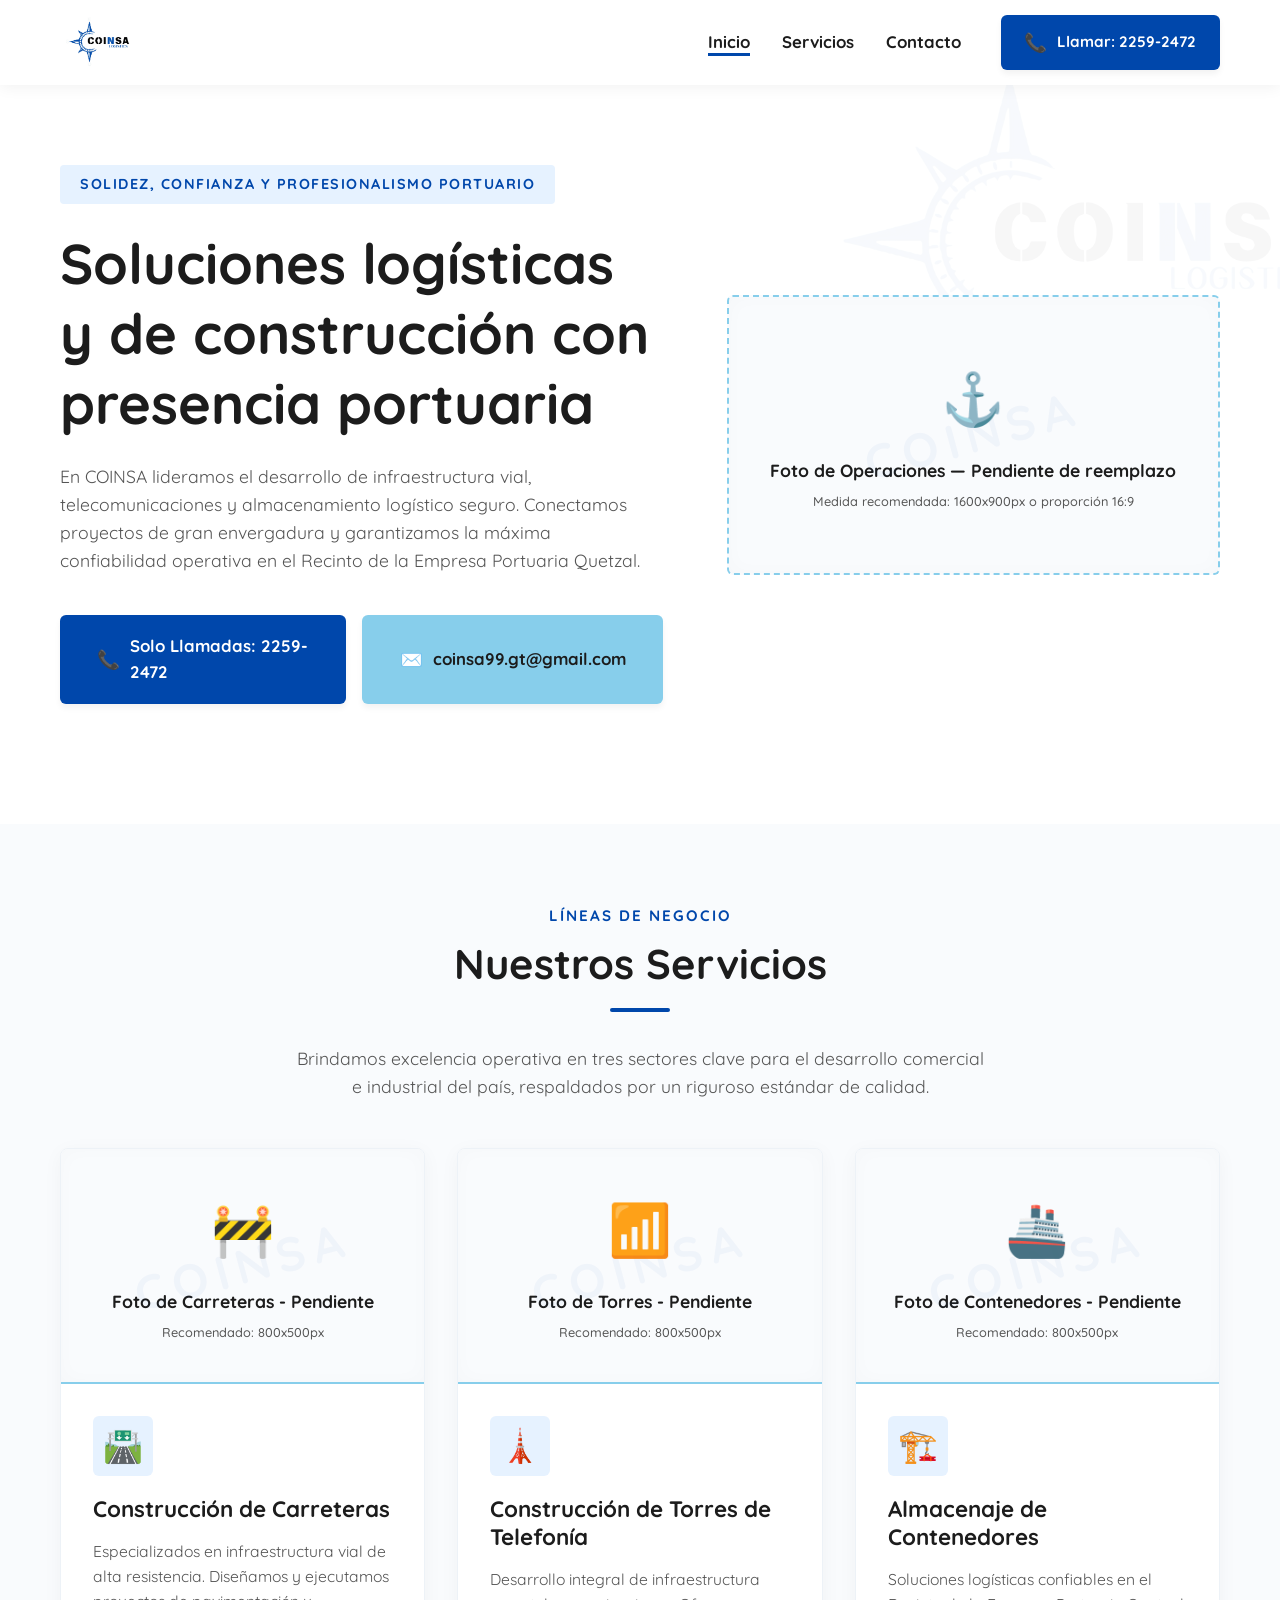
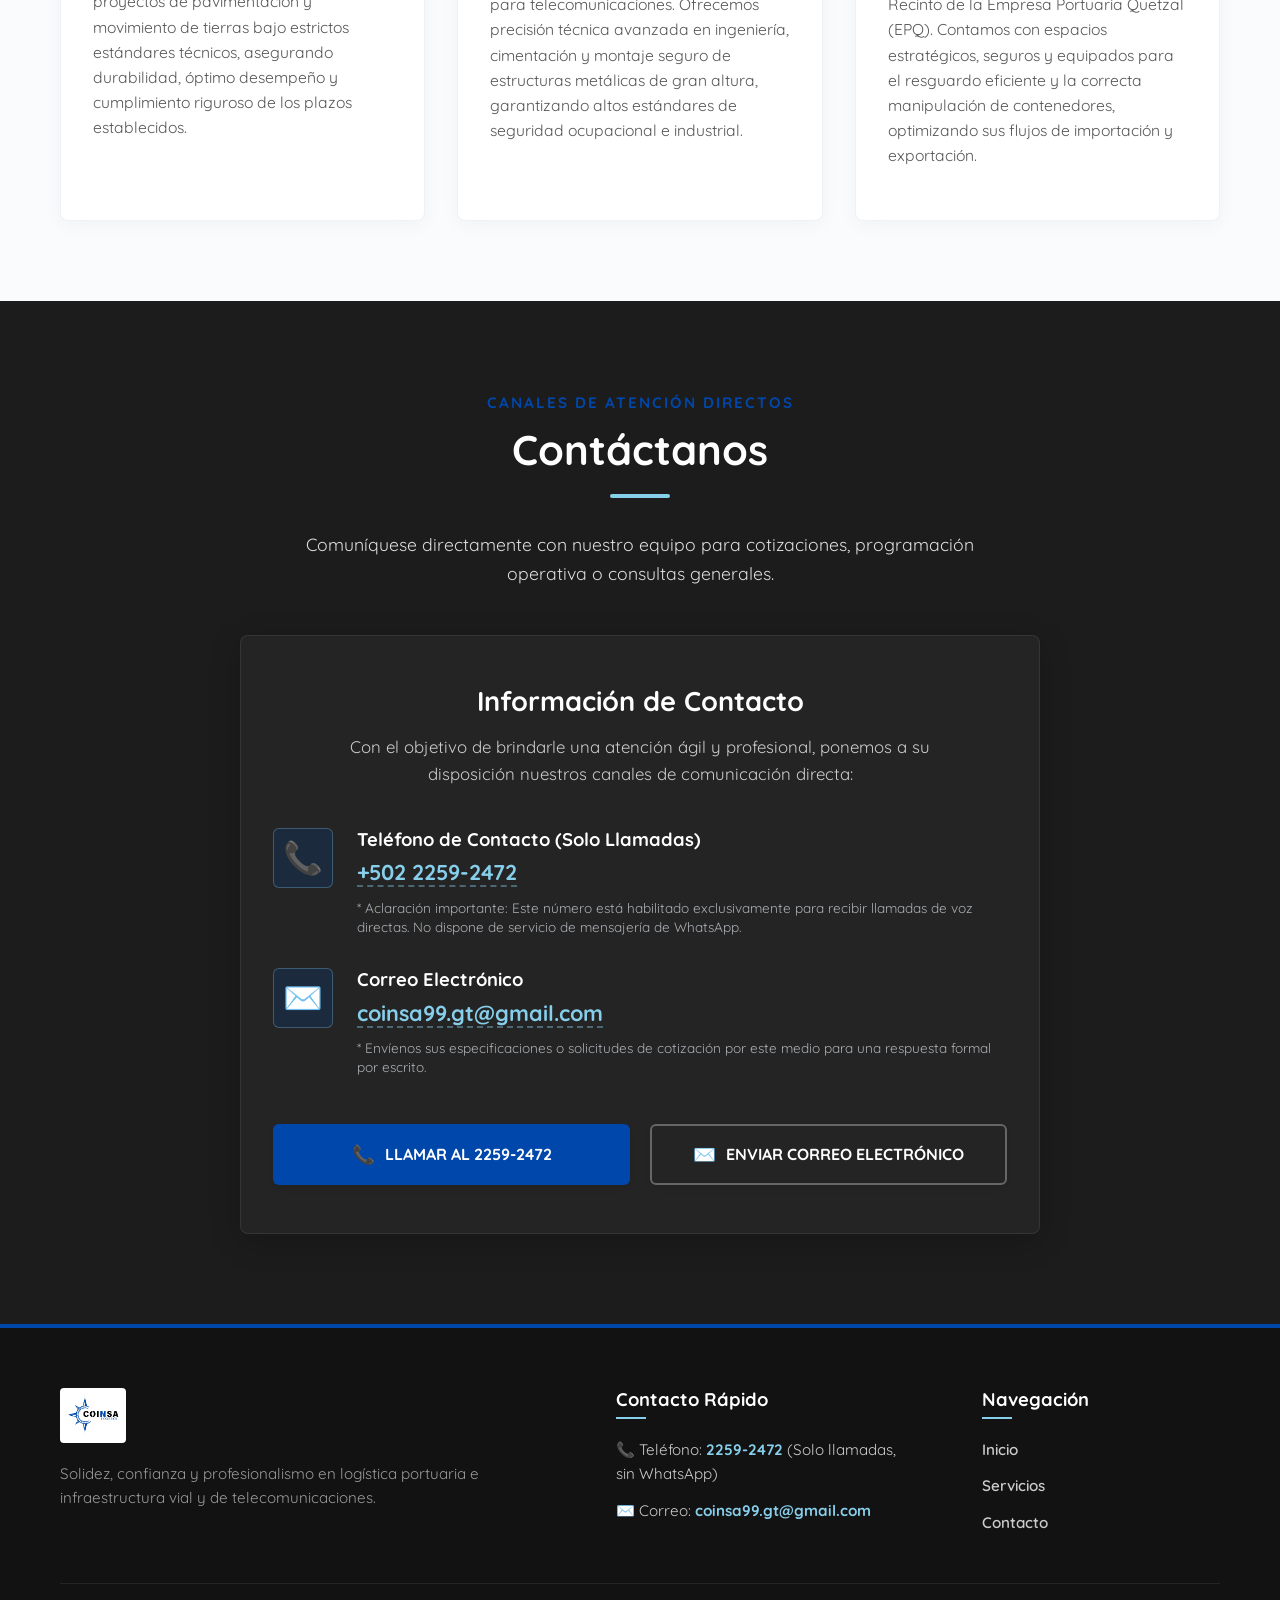
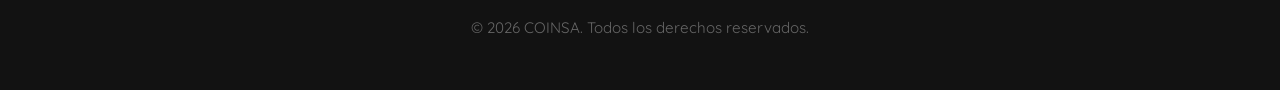
==== commit c420bba6: "Implement high-fidelity responsive landing page for COINSA - Downloaded the official COINSA logo ima" ====
--- a/index.html
+++ b/index.html
@@ -3,21 +3,21 @@
 <head>
   <meta charset="UTF-8">
   <meta name="viewport" content="width=device-width, initial-scale=1.0">
-  <title>Gemilaza | Venta y Transporte de Melaza en Escuintla, Guatemala</title>
+  <title>COINSA | Logística, Almacenaje de Contenedores y Construcción en Guatemala</title>
 
   <!-- SEO Meta Tags -->
-  <meta name="description" content="Gemilaza es su socio confiable en Escuintla, Guatemala para la venta y transporte de melaza de alta calidad. Disponibilidad constante todo el año y transporte garantizado.">
-  <meta name="keywords" content="melaza, venta de melaza, transporte de melaza, Escuintla, Guatemala, caña de azúcar, melaza de calidad, Gemilaza, transporte de melaza Guatemala, melaza Escuintla">
-  <meta name="author" content="Gemilaza">
+  <meta name="description" content="COINSA es su socio estratégico y confiable en Guatemala para servicios de almacenaje de contenedores en el Recinto Portuario de la Empresa Portuaria Quetzal, construcción de carreteras de alta calidad y torres de telefonía.">
+  <meta name="keywords" content="COINSA, logística, almacenaje de contenedores, Empresa Portuaria Quetzal, Puerto Quetzal, construcción de carreteras, torres de telefonía, telecomunicaciones, infraestructura vial, Guatemala">
+  <meta name="author" content="COINSA">
 
   <!-- Open Graph Meta Tags (Social Media Integration) -->
-  <meta property="og:title" content="Gemilaza | Venta y Transporte de Melaza en Escuintla, Guatemala">
-  <meta property="og:description" content="Venta y transporte de melaza con calidad garantizada y disponibilidad constante todo el año. Ubicados en Escuintla. Solicite información hoy.">
-  <meta property="og:image" content="assets/images/logo.svg">
+  <meta property="og:title" content="COINSA | Logística, Almacenaje de Contenedores y Construcción en Guatemala">
+  <meta property="og:description" content="Ofrecemos soluciones integrales en logística, almacenaje de contenedores, construcción vial e infraestructura de telecomunicaciones en Guatemala.">
+  <meta property="og:image" content="assets/images/logo-coinsa.jpg">
   <meta property="og:type" content="website">
 
   <!-- Favicon -->
-  <link rel="icon" type="image/svg+xml" href="assets/images/logo.svg">
+  <link rel="icon" type="image/jpeg" href="assets/images/logo-coinsa.jpg">
 
   <!-- Google Fonts Connection and Import -->
   <link rel="preconnect" href="https://fonts.googleapis.com">
@@ -32,8 +32,8 @@
   <!-- Header / Navbar -->
   <header class="header">
     <div class="container header-container">
-      <a href="#inicio" class="logo-link" aria-label="Gemilaza Inicio">
-        <img src="assets/images/logo.svg" alt="Gemilaza Logo" class="logo-img">
+      <a href="#inicio" class="logo-link" aria-label="COINSA Inicio">
+        <img src="assets/images/logo-coinsa.jpg" alt="COINSA Logo" class="logo-img">
       </a>
 
       <!-- Hamburger Menu (Mobile Toggle) -->
@@ -47,16 +47,13 @@
       <nav class="nav-menu" id="primary-navigation" role="navigation">
         <ul class="nav-list">
           <li><a href="#inicio" class="nav-link active">Inicio</a></li>
-          <li><a href="#nosotros" class="nav-link">Nosotros</a></li>
-          <li><a href="#producto" class="nav-link">Producto</a></li>
-          <li><a href="#elegirnos" class="nav-link">Por qué elegirnos</a></li>
-          <li><a href="#galeria" class="nav-link">Galería</a></li>
+          <li><a href="#servicios" class="nav-link">Servicios</a></li>
           <li><a href="#contacto" class="nav-link">Contacto</a></li>
         </ul>
         <!-- CTA inside mobile navigation and visible in desktop header -->
         <div class="nav-cta">
-          <a href="tel:+50223198520" class="btn btn-primary btn-header">
-            <span class="btn-icon">📞</span> Llámanos: 2319-8520
+          <a href="tel:+50222592472" class="btn btn-primary btn-header">
+            <span class="btn-icon">📞</span> Llamar: 2259-2472
           </a>
         </div>
       </nav>
@@ -66,331 +63,159 @@
   <main>
     <!-- Hero Section -->
     <section id="inicio" class="hero-section">
-      <!-- Decorative background gear/leaves (baja opacidad, managed by CSS) -->
+      <!-- Decorative background (baja opacidad, managed by CSS) -->
       <div class="hero-bg-decoration"></div>
 
       <div class="container hero-container">
         <div class="hero-content">
-          <span class="hero-tagline animate-fade-in">Calidad, Confianza y Disponibilidad Constante</span>
-          <h1 class="hero-title animate-fade-in">Melaza de la mejor calidad, todo el año</h1>
+          <span class="hero-tagline animate-fade-in">Solidez, Confianza y Profesionalismo Portuario</span>
+          <h1 class="hero-title animate-fade-in">Soluciones logísticas y de construcción con presencia portuaria</h1>
           <p class="hero-description animate-fade-in">
-            Venta y transporte de melaza en Escuintla, Guatemala. Garantizamos disponibilidad del producto, puntualidad en el despacho y precios altamente competitivos para potenciar su producción.
+            En COINSA lideramos el desarrollo de infraestructura vial, telecomunicaciones y almacenamiento logístico seguro. Conectamos proyectos de gran envergadura y garantizamos la máxima confiabilidad operativa en el Recinto de la Empresa Portuaria Quetzal.
           </p>
 
           <div class="hero-ctas animate-fade-in">
-            <a href="tel:+50223198520" class="btn btn-primary btn-lg" aria-label="Llamar a Gemilaza al teléfono 2319-8520">
-              <span class="btn-icon">📞</span> Solicita información / Llamar
+            <a href="tel:+50222592472" class="btn btn-primary btn-lg" aria-label="Llamar a COINSA al teléfono 2259-2472">
+              <span class="btn-icon">📞</span> Solo Llamadas: 2259-2472
             </a>
-            <a href="mailto:sandovalgemilaza@gmail.com" class="btn btn-secondary btn-lg" aria-label="Enviar correo a sandovalgemilaza@gmail.com">
-              <span class="btn-icon">✉️</span> Escríbenos por correo
+            <a href="mailto:coinsa99.gt@gmail.com" class="btn btn-secondary btn-lg" aria-label="Enviar correo a coinsa99.gt@gmail.com">
+              <span class="btn-icon">✉️</span> coinsa99.gt@gmail.com
             </a>
           </div>
         </div>
 
         <div class="hero-media animate-fade-in">
-          <!-- ESPACIO RESERVADO PARA FOTOGRAFÍA: Camión cisterna de melaza o melaza siendo transportada -->
-          <!-- Reemplazar con foto real: camión de transporte / cisterna en carretera -->
-          <div class="image-placeholder hero-placeholder" aria-label="Foto de camión de transporte de melaza - pendiente de reemplazo">
-            <div class="placeholder-icon">🚛</div>
-            <div class="placeholder-text">Foto de camión — pendiente de reemplazo</div>
+          <!-- ESPACIO RESERVADO PARA FOTOGRAFÍA: Operaciones de COINSA -->
+          <div class="image-placeholder hero-placeholder" aria-label="Foto general de operaciones de COINSA - pendiente de reemplazo">
+            <div class="placeholder-icon">⚓</div>
+            <div class="placeholder-text">Foto de Operaciones — Pendiente de reemplazo</div>
             <div class="placeholder-size">Medida recomendada: 1600x900px o proporción 16:9</div>
           </div>
         </div>
       </div>
     </section>
 
-    <!-- Sobre Gemilaza (Nosotros) -->
-    <section id="nosotros" class="about-section bg-alt scroll-animate">
+    <!-- Nuestros Servicios -->
+    <section id="servicios" class="services-section bg-alt scroll-animate">
       <div class="container">
         <div class="section-header text-center">
-          <span class="section-subtitle">Conócenos</span>
-          <h2 class="section-title">Sobre Gemilaza</h2>
+          <span class="section-subtitle">Líneas de Negocio</span>
+          <h2 class="section-title">Nuestros Servicios</h2>
           <div class="section-divider"></div>
-        </div>
-
-        <div class="about-grid">
-          <div class="about-text">
-            <p><strong>Gemilaza</strong> es una empresa orgullosamente guatemalteca, estratégicamente ubicada en el departamento de <strong>Escuintla</strong>. Nos especializamos con excelencia en la <strong>venta y transporte de melaza de caña de azúcar</strong>, ofreciendo un servicio integral de logística para satisfacer las demandas de los sectores agrícola, ganadero e industrial.</p>
-            <p>Nuestra misión es ser el socio comercial de confianza de nuestros clientes, garantizando el suministro continuo de un producto natural de la más alta calidad y un sistema de distribución rápido, puntual y seguro gracias a nuestra flota terrestre de primer nivel.</p>
-          </div>
-
-          <div class="about-cards">
-            <!-- Card 1: Ubicación -->
-            <div class="about-card">
-              <div class="card-icon">📍</div>
-              <h3 class="card-title">Ubicados en Escuintla</h3>
-              <p class="card-description">Ubicación estratégica en el corazón de la zona cañera de Guatemala, lo que nos permite un ágil acceso y respuesta inmediata.</p>
-            </div>
-
-            <!-- Card 2: Calidad -->
-            <div class="about-card">
-              <div class="card-icon">✅</div>
-              <h3 class="card-title">Mejor calidad</h3>
-              <p class="card-description">Nuestra melaza pasa por estrictos controles de consistencia, densidad y pureza para asegurar su efectividad en cada uso.</p>
-            </div>
-
-            <!-- Card 3: Transporte -->
-            <div class="about-card">
-              <div class="card-icon">🚛</div>
-              <h3 class="card-title">Transporte garantizado</h3>
-              <p class="card-description">Contamos con transporte propio de camiones cisterna equipados para un traslado limpio, seguro y en los tiempos acordados.</p>
+          <p class="section-intro">Brindamos excelencia operativa en tres sectores clave para el desarrollo comercial e industrial del país, respaldados por un riguroso estándar de calidad.</p>
+        </div>
+
+        <div class="services-grid">
+          <!-- Servicio 1: Construcción de Carreteras -->
+          <div class="service-card">
+            <!-- PLACEHOLDER PARA FOTOGRAFÍA DE CARRETERAS -->
+            <!-- El cliente podrá reemplazar esta imagen simplemente modificando el 'src' -->
+            <div class="image-placeholder service-card-media" aria-label="Foto de construcción de carreteras - pendiente">
+              <div class="placeholder-icon">🚧</div>
+              <div class="placeholder-text">Foto de Carreteras - Pendiente</div>
+              <div class="placeholder-size">Recomendado: 800x500px</div>
+            </div>
+
+            <div class="service-card-content">
+              <div class="service-icon-container">
+                <span class="service-icon">🛣️</span>
+              </div>
+              <h3 class="service-card-title">Construcción de Carreteras</h3>
+              <p class="service-card-description">
+                Especializados en infraestructura vial de alta resistencia. Diseñamos y ejecutamos proyectos de pavimentación y movimiento de tierras bajo estrictos estándares técnicos, asegurando durabilidad, óptimo desempeño y cumplimiento riguroso de los plazos establecidos.
+              </p>
+            </div>
+          </div>
+
+          <!-- Servicio 2: Construcción de Torres de Telefonía -->
+          <div class="service-card">
+            <!-- PLACEHOLDER PARA FOTOGRAFÍA DE TORRES DE TELEFONÍA -->
+            <div class="image-placeholder service-card-media" aria-label="Foto de construcción de torres de telefonía - pendiente">
+              <div class="placeholder-icon">📶</div>
+              <div class="placeholder-text">Foto de Torres - Pendiente</div>
+              <div class="placeholder-size">Recomendado: 800x500px</div>
+            </div>
+
+            <div class="service-card-content">
+              <div class="service-icon-container">
+                <span class="service-icon">🗼</span>
+              </div>
+              <h3 class="service-card-title">Construcción de Torres de Telefonía</h3>
+              <p class="service-card-description">
+                Desarrollo integral de infraestructura para telecomunicaciones. Ofrecemos precisión técnica avanzada en ingeniería, cimentación y montaje seguro de estructuras metálicas de gran altura, garantizando altos estándares de seguridad ocupacional e industrial.
+              </p>
+            </div>
+          </div>
+
+          <!-- Servicio 3: Almacenaje de Contenedores -->
+          <div class="service-card">
+            <!-- PLACEHOLDER PARA FOTOGRAFÍA DE ALMACENAJE DE CONTENEDORES -->
+            <div class="image-placeholder service-card-media" aria-label="Foto de almacenaje de contenedores - pendiente">
+              <div class="placeholder-icon">🚢</div>
+              <div class="placeholder-text">Foto de Contenedores - Pendiente</div>
+              <div class="placeholder-size">Recomendado: 800x500px</div>
+            </div>
+
+            <div class="service-card-content">
+              <div class="service-icon-container">
+                <span class="service-icon">🏗️</span>
+              </div>
+              <h3 class="service-card-title">Almacenaje de Contenedores</h3>
+              <p class="service-card-description">
+                Soluciones logísticas confiables en el Recinto de la Empresa Portuaria Quetzal (EPQ). Contamos con espacios estratégicos, seguros y equipados para el resguardo eficiente y la correcta manipulación de contenedores, optimizando sus flujos de importación y exportación.
+              </p>
             </div>
           </div>
         </div>
       </div>
     </section>
 
-    <!-- Nuestro producto (La Melaza) -->
-    <section id="producto" class="product-section scroll-animate">
-      <div class="container">
-        <div class="product-grid">
-          <div class="product-media">
-            <!-- ESPACIOS RESERVADOS PARA FOTOGRAFÍA: Galería/grid de fotos de melaza, tanques o procesos -->
-            <div class="product-images-inner">
-              <!-- Reemplazar con foto real: Tanques de almacenamiento de melaza -->
-              <div class="image-placeholder product-placeholder-1" aria-label="Foto de tanques de almacenamiento de melaza - pendiente">
-                <div class="placeholder-icon">🛢️</div>
-                <div class="placeholder-text">Tanques de almacenamiento - pendiente</div>
-                <div class="placeholder-size">800x600px</div>
-              </div>
-              <!-- Reemplazar con foto real: Muestra de melaza cayendo o fluyendo (textura) -->
-              <div class="image-placeholder product-placeholder-2" aria-label="Foto de detalle de la textura de la melaza - pendiente">
-                <div class="placeholder-icon">🍯</div>
-                <div class="placeholder-text">Detalle de melaza cayendo - pendiente</div>
-                <div class="placeholder-size">800x600px</div>
-              </div>
-            </div>
-          </div>
-
-          <div class="product-info">
-            <span class="section-subtitle">Nuestro Producto Estrellas</span>
-            <h2 class="section-title">La Melaza de Caña</h2>
-            <div class="section-divider"></div>
-
-            <p class="product-description">
-              La melaza de caña es un subproducto líquido y espeso derivado de la refinación del jugo de la caña de azúcar. Destaca por su alta concentración de carbohidratos, minerales y azúcares fermentables, convirtiéndose en un recurso multifuncional de alto valor económico y nutricional.
-            </p>
-
-            <h3 class="product-subtitle">Aplicaciones Principales:</h3>
-            <ul class="product-uses">
-              <li><strong>Alimentación Animal:</strong> Suplemento energético excepcional para ganado bovino, porcino y equino que estimula el apetito y mejora la palatabilidad.</li>
-              <li><strong>Uso Industrial:</strong> Materia prima clave para procesos de fermentación, producción de alcoholes, levaduras y ácidos orgánicos.</li>
-              <li><strong>Agricultura Orgánica:</strong> Activador biológico del suelo y aglutinante ecológico para la preparación de abonos y fertilizantes foliares.</li>
-            </ul>
-
-            <div class="product-highlights">
-              <div class="highlight-item">
-                <span class="highlight-bullet">✓</span>
-                <span>Calidad Garantizada (densidad ideal, libre de impurezas)</span>
-              </div>
-              <div class="highlight-item">
-                <span class="highlight-bullet">✓</span>
-                <span>Disponibilidad ininterrumpida todo el año</span>
-              </div>
-            </div>
-          </div>
-        </div>
-      </div>
-    </section>
-
-    <!-- Por qué elegir Gemilaza -->
-    <section id="elegirnos" class="benefits-section bg-alt scroll-animate">
-      <div class="container">
-        <div class="section-header text-center">
-          <span class="section-subtitle">Diferenciales</span>
-          <h2 class="section-title">¿Por qué elegir Gemilaza?</h2>
-          <div class="section-divider"></div>
-          <p class="section-intro">Nos esforzamos por superar las expectativas de nuestros clientes ofreciendo una propuesta de valor única cimentada en la excelencia de servicio.</p>
-        </div>
-
-        <div class="benefits-grid">
-          <!-- Beneficio 1 -->
-          <div class="benefit-card">
-            <div class="benefit-icon">🛡️</div>
-            <h3 class="benefit-title">Calidad garantizada</h3>
-            <p class="benefit-description">Ofrecemos melaza con los más altos estándares de concentración, densidad y pureza para asegurar el máximo rendimiento en sus aplicaciones.</p>
-          </div>
-
-          <!-- Beneficio 2 -->
-          <div class="benefit-card">
-            <div class="benefit-icon">📆</div>
-            <h3 class="benefit-title">Disponibilidad todo el año</h3>
-            <p class="benefit-description">Nos anticipamos y planificamos nuestra cadena para asegurar el producto incluso en épocas de escasez o temporada baja. Nunca se quedará sin suministro.</p>
-          </div>
-
-          <!-- Beneficio 3 -->
-          <div class="benefit-card">
-            <div class="benefit-icon">💰</div>
-            <h3 class="benefit-title">Precios competitivos</h3>
-            <p class="benefit-description">Nuestra relación directa con productores de caña y logística optimizada nos permite ofrecerle el mejor precio por galón o tonelada métrica.</p>
-          </div>
-
-          <!-- Beneficio 4 -->
-          <div class="benefit-card">
-            <div class="benefit-icon">🚛</div>
-            <h3 class="benefit-title">Transporte confiable y oportuno</h3>
-            <p class="benefit-description">Nuestra flota dedicada y conductores experimentados aseguran entregas rápidas y seguras directo a sus instalaciones en cualquier punto del territorio nacional.</p>
-          </div>
-        </div>
-      </div>
-    </section>
-
-    <!-- Galería -->
-    <section id="galeria" class="gallery-section scroll-animate">
-      <div class="container">
-        <div class="section-header text-center">
-          <span class="section-subtitle">Registro Visual</span>
-          <h2 class="section-title">Nuestra Galería de Fotos</h2>
-          <div class="section-divider"></div>
-          <p class="section-intro">Explore nuestro entorno operativo, equipamiento especializado y camiones dedicados a la distribución puntual de la melaza.</p>
-        </div>
-
-        <div class="gallery-grid">
-          <!-- Placeholder 1: Camión cisterna en carretera -->
-          <!-- Reemplazar con foto real: camión/melaza - Camión cisterna en carretera -->
-          <div class="image-placeholder gallery-item" aria-label="Foto de camión cisterna en carretera - pendiente">
-            <div class="placeholder-icon">🛣️</div>
-            <div class="placeholder-text">Camión cisterna en carretera</div>
-            <div class="placeholder-size">Recomendado 4:3 o 1:1 (ej. 800x600px)</div>
-          </div>
-
-          <!-- Placeholder 2: Camión cargando melaza -->
-          <!-- Reemplazar con foto real: camión/melaza - Camión cargando melaza -->
-          <div class="image-placeholder gallery-item" aria-label="Foto de camión cargando melaza - pendiente">
-            <div class="placeholder-icon">🔌</div>
-            <div class="placeholder-text">Camión cargando melaza</div>
-            <div class="placeholder-size">Recomendado 4:3 o 1:1 (ej. 800x600px)</div>
-          </div>
-
-          <!-- Placeholder 3: Detalle de la melaza (color, textura) -->
-          <!-- Reemplazar con foto real: camión/melaza - Detalle de la melaza color y textura -->
-          <div class="image-placeholder gallery-item" aria-label="Foto de detalle de la melaza - pendiente">
-            <div class="placeholder-icon">🍯</div>
-            <div class="placeholder-text">Detalle de la melaza (textura)</div>
-            <div class="placeholder-size">Recomendado 4:3 o 1:1 (ej. 800x600px)</div>
-          </div>
-
-          <!-- Placeholder 4: Tanques de almacenamiento -->
-          <!-- Reemplazar con foto real: camión/melaza - Tanques de almacenamiento de la planta -->
-          <div class="image-placeholder gallery-item" aria-label="Foto de tanques de almacenamiento de la planta - pendiente">
-            <div class="placeholder-icon">🏭</div>
-            <div class="placeholder-text">Tanques de almacenamiento</div>
-            <div class="placeholder-size">Recomendado 4:3 o 1:1 (ej. 800x600px)</div>
-          </div>
-
-          <!-- Placeholder 5: Camión de la flota -->
-          <!-- Reemplazar con foto real: camión/melaza - Camión de la flota de transporte -->
-          <div class="image-placeholder gallery-item" aria-label="Foto de camión de la flota de transporte - pendiente">
-            <div class="placeholder-icon">🚛</div>
-            <div class="placeholder-text">Camión de nuestra flota</div>
-            <div class="placeholder-size">Recomendado 4:3 o 1:1 (ej. 800x600px)</div>
-          </div>
-
-          <!-- Placeholder 6: Proceso de carga/despacho -->
-          <!-- Reemplazar con foto real: camión/melaza - Proceso de carga y despacho -->
-          <div class="image-placeholder gallery-item" aria-label="Foto del proceso de carga y despacho - pendiente">
-            <div class="placeholder-icon">⚙️</div>
-            <div class="placeholder-text">Proceso de carga / despacho</div>
-            <div class="placeholder-size">Recomendado 4:3 o 1:1 (ej. 800x600px)</div>
-          </div>
-        </div>
-      </div>
-    </section>
-
-    <!-- Contacto -->
+    <!-- Sección de Contacto -->
     <section id="contacto" class="contact-section scroll-animate">
       <div class="container">
         <div class="section-header text-center">
-          <span class="section-subtitle">¿Listo para ordenar?</span>
+          <span class="section-subtitle">Canales de Atención Directos</span>
           <h2 class="section-title text-white">Contáctanos</h2>
           <div class="section-divider border-white"></div>
-        </div>
-
-        <div class="contact-grid">
-          <!-- Contact Info Column -->
-          <div class="contact-info">
-            <h3 class="contact-subtitle">Información de Contacto</h3>
-            <p class="contact-lead">Comuníquese directamente con nosotros para cotizaciones, programar despachos o consultar tarifas vigentes.</p>
-
-            <div class="info-list">
-              <!-- Ubicación -->
-              <div class="info-item">
-                <span class="info-icon">📍</span>
-                <div class="info-body">
-                  <h4>Ubicación</h4>
-                  <p>Escuintla, Guatemala</p>
+          <p class="section-intro text-white" style="opacity: 0.85;">Comuníquese directamente con nuestro equipo para cotizaciones, programación operativa o consultas generales.</p>
+        </div>
+
+        <div class="contact-box-container">
+          <div class="contact-info-card">
+            <h3 class="contact-card-title">Información de Contacto</h3>
+            <p class="contact-card-intro">Con el objetivo de brindarle una atención ágil y profesional, ponemos a su disposición nuestros canales de comunicación directa:</p>
+
+            <div class="contact-info-list">
+              <!-- Teléfono -->
+              <div class="contact-info-item">
+                <div class="contact-info-icon">📞</div>
+                <div class="contact-info-body">
+                  <h4>Teléfono de Contacto (Solo Llamadas)</h4>
+                  <p><a href="tel:+50222592472" class="contact-highlight-link">+502 2259-2472</a></p>
+                  <span class="contact-note">* Aclaración importante: Este número está habilitado exclusivamente para recibir llamadas de voz directas. No dispone de servicio de mensajería de WhatsApp.</span>
                 </div>
               </div>
 
-              <!-- Teléfono -->
-              <div class="info-item">
-                <span class="info-icon">📞</span>
-                <div class="info-body">
-                  <h4>Teléfono</h4>
-                  <p><a href="tel:+50223198520" class="contact-link">2319-8520</a></p>
-                  <span class="info-note">* Nota: Este número no cuenta con WhatsApp, solo llamadas telefónicas directas.</span>
+              <!-- Correo -->
+              <div class="contact-info-item">
+                <div class="contact-info-icon">✉️</div>
+                <div class="contact-info-body">
+                  <h4>Correo Electrónico</h4>
+                  <p><a href="mailto:coinsa99.gt@gmail.com" class="contact-highlight-link">coinsa99.gt@gmail.com</a></p>
+                  <span class="contact-note">* Envíenos sus especificaciones o solicitudes de cotización por este medio para una respuesta formal por escrito.</span>
                 </div>
               </div>
-
-              <!-- Correo -->
-              <div class="info-item">
-                <span class="info-icon">✉️</span>
-                <div class="info-body">
-                  <h4>Correo electrónico</h4>
-                  <p><a href="mailto:sandovalgemilaza@gmail.com" class="contact-link">sandovalgemilaza@gmail.com</a></p>
-                </div>
-              </div>
-            </div>
-
-            <!-- Direct Quick Action CTAs -->
-            <div class="contact-action-buttons">
-              <a href="tel:+50223198520" class="btn btn-primary btn-call-now" aria-label="Llamar directamente al 2319-8520">
-                <span class="btn-icon">📞</span> LLAMAR AL 2319-8520
+            </div>
+
+            <!-- Action buttons -->
+            <div class="contact-buttons-row">
+              <a href="tel:+50222592472" class="btn btn-call" aria-label="Llamar al teléfono directo de COINSA 2259-2472">
+                <span class="btn-icon">📞</span> LLAMAR AL 2259-2472
               </a>
-              <a href="mailto:sandovalgemilaza@gmail.com" class="btn btn-outline-white" aria-label="Enviar correo a sandovalgemilaza@gmail.com">
-                <span class="btn-icon">✉️</span> ENVIAR CORREO
+              <a href="mailto:coinsa99.gt@gmail.com" class="btn btn-email" aria-label="Enviar correo a coinsa99.gt@gmail.com">
+                <span class="btn-icon">✉️</span> ENVIAR CORREO ELECTRÓNICO
               </a>
             </div>
-          </div>
-
-          <!-- Contact Form Column -->
-          <div class="contact-form-container">
-            <h3 class="contact-subtitle">Formulario de Consulta</h3>
-            <p class="form-lead">Si lo prefiere, envíenos un mensaje y nos pondremos en contacto con usted a la brevedad.</p>
-
-            <form id="contact-form" class="contact-form" novalidate>
-              <div class="form-group">
-                <label for="form-name" class="form-label">Nombre Completo <span class="required">*</span></label>
-                <input type="text" id="form-name" name="name" class="form-control" placeholder="Ej. Juan Pérez" required>
-                <span class="error-msg" id="name-error">El nombre es requerido.</span>
-              </div>
-
-              <div class="form-row">
-                <div class="form-group">
-                  <label for="form-phone" class="form-label">Teléfono de Contacto <span class="required">*</span></label>
-                  <input type="tel" id="form-phone" name="phone" class="form-control" placeholder="Ej. 5555-5555" required>
-                  <span class="error-msg" id="phone-error">Ingrese un número telefónico válido de Guatemala (8 dígitos).</span>
-                </div>
-
-                <div class="form-group">
-                  <label for="form-email" class="form-label">Correo Electrónico</label>
-                  <input type="email" id="form-email" name="email" class="form-control" placeholder="ejemplo@correo.com">
-                  <span class="error-msg" id="email-error">Ingrese un formato de correo válido.</span>
-                </div>
-              </div>
-
-              <div class="form-group">
-                <label for="form-message" class="form-label">Mensaje o Detalle del Pedido <span class="required">*</span></label>
-                <textarea id="form-message" name="message" rows="4" class="form-control" placeholder="Escriba aquí los detalles, cantidad requerida o consultas sobre transporte..." required></textarea>
-                <span class="error-msg" id="message-error">El mensaje es requerido.</span>
-              </div>
-
-              <button type="submit" class="btn btn-secondary btn-block" id="form-submit-btn">
-                <span>Enviar Mensaje</span>
-              </button>
-
-              <div class="form-status" id="form-status" aria-live="polite"></div>
-            </form>
           </div>
         </div>
       </div>
@@ -402,41 +227,31 @@
     <div class="container footer-container">
       <div class="footer-top">
         <div class="footer-brand">
-          <img src="assets/images/logo.svg" alt="Gemilaza Logo" class="logo-footer">
-          <p class="footer-slogan">Socio estratégico en venta y transporte de melaza de caña de azúcar.</p>
+          <img src="assets/images/logo-coinsa.jpg" alt="COINSA Logo" class="logo-footer">
+          <p class="footer-slogan">Solidez, confianza y profesionalismo en logística portuaria e infraestructura vial y de telecomunicaciones.</p>
         </div>
 
         <div class="footer-info">
           <h4>Contacto Rápido</h4>
-          <p>📍 Escuintla, Guatemala</p>
-          <p>📞 Teléfono: <a href="tel:+50223198520" class="footer-link">2319-8520</a> (Solo llamadas)</p>
-          <p>✉️ Correo: <a href="mailto:sandovalgemilaza@gmail.com" class="footer-link">sandovalgemilaza@gmail.com</a></p>
+          <p>📞 Teléfono: <a href="tel:+50222592472" class="footer-link">2259-2472</a> (Solo llamadas, sin WhatsApp)</p>
+          <p>✉️ Correo: <a href="mailto:coinsa99.gt@gmail.com" class="footer-link">coinsa99.gt@gmail.com</a></p>
         </div>
 
         <div class="footer-links-col">
           <h4>Navegación</h4>
           <ul class="footer-links">
             <li><a href="#inicio">Inicio</a></li>
-            <li><a href="#nosotros">Nosotros</a></li>
-            <li><a href="#producto">Producto</a></li>
-            <li><a href="#elegirnos">Por qué elegirnos</a></li>
-            <li><a href="#galeria">Galería</a></li>
+            <li><a href="#servicios">Servicios</a></li>
             <li><a href="#contacto">Contacto</a></li>
           </ul>
         </div>
       </div>
 
       <div class="footer-bottom text-center">
-        <p>&copy; 2026 Gemilaza. Todos los derechos reservados.</p>
+        <p>&copy; 2026 COINSA. Todos los derechos reservados.</p>
       </div>
     </div>
   </footer>
-
-  <!-- Floating Contact Button (Solo llamadas telefónicas, sin WhatsApp) -->
-  <a href="tel:+50223198520" class="floating-call-btn" aria-label="Llamar directamente por teléfono a Gemilaza">
-    <span class="floating-icon">📞</span>
-    <span class="floating-text">Llamar ahora</span>
-  </a>
 
   <!-- Custom JavaScript -->
   <script src="js/main.js"></script>
--- a/css/styles.css
+++ b/css/styles.css
@@ -1,22 +1,23 @@
 /* ==========================================================================
-   Gemilaza Landing Page - Custom Stylesheet
+   COINSA Landing Page - Custom Stylesheet
    Design System: Mobile-First, Responsive, Modern UI
    ========================================================================== */
 
 /* --- CSS VARIABLES & COLOR PALETTE --- */
 :root {
-  --color-primary: #94d8b9;       /* Verde Principal: Acentos, íconos, hovers */
-  --color-dark: #2f2e75;          /* Azul Oscuro: Títulos, botones, header/footer */
-  --color-soft-green: #e0f4f0;    /* Verde Suave: Fondos alternos, tarjetas */
-  --color-medium-blue: #7ea1cc;   /* Azul Medio: Detalles, bordes, elementos sec */
-  --color-white: #ffffff;         /* Fondo base principal */
-  --color-text-body: #333333;     /* Cuerpo de texto (buen contraste) */
-  --color-text-muted: #666666;    /* Texto secundario */
+  --color-primary: #0047AB;       /* Azul Náutico Profundo: Header links, buttons, icons, accents */
+  --color-dark: #1C1C1C;          /* Negro Acero: Main text, headings, footer background */
+  --color-secondary: #87CEEB;     /* Azul Celeste Horizonte: Section backgrounds, cards, separators */
+  --color-accent: #C41E3A;        /* Rojo Cardenal: Action hover, highlighting, fine details (used sparingly) */
+  --color-white: #ffffff;         /* Base white */
+  --color-bg-light: #f9fbfd;      /* Very light grey-blue background for contrast */
+  --color-text-body: #2C2C2C;     /* Body text color */
+  --color-text-muted: #555555;    /* Muted body text */
   --font-main: 'Quicksand', sans-serif;
   --transition-speed: 0.3s;
   --transition-smooth: cubic-bezier(0.4, 0, 0.2, 1);
   --container-max-width: 1200px;
-  --header-height: 80px;
+  --header-height: 85px;
 }
 
 /* --- RESET & BASE STYLES --- */
@@ -55,7 +56,7 @@
 }
 
 strong {
-  font-weight: 600;
+  font-weight: 700;
 }
 
 a {
@@ -89,7 +90,7 @@
 }
 
 .bg-alt {
-  background-color: var(--color-soft-green);
+  background-color: var(--color-bg-light);
 }
 
 .text-center {
@@ -103,9 +104,9 @@
 /* --- SECTION HEADERS --- */
 .section-subtitle {
   display: block;
-  font-size: 0.9rem;
-  font-weight: 700;
-  color: var(--color-medium-blue);
+  font-size: 0.95rem;
+  font-weight: 700;
+  color: var(--color-primary);
   text-transform: uppercase;
   letter-spacing: 2px;
   margin-bottom: 0.5rem;
@@ -126,7 +127,7 @@
 }
 
 .section-divider.border-white {
-  background-color: var(--color-primary);
+  background-color: var(--color-secondary);
 }
 
 .section-intro {
@@ -142,9 +143,9 @@
   align-items: center;
   justify-content: center;
   font-family: var(--font-main);
-  font-weight: 600;
-  padding: 0.75rem 1.75rem;
-  border-radius: 50px;
+  font-weight: 700;
+  padding: 0.85rem 1.85rem;
+  border-radius: 6px; /* Slightly squared for professional solidity */
   border: 2px solid transparent;
   cursor: pointer;
   transition: all var(--transition-speed) var(--transition-smooth);
@@ -152,55 +153,39 @@
 }
 
 .btn-primary {
-  background-color: var(--color-dark);
+  background-color: var(--color-primary);
   color: var(--color-white);
 }
 
 .btn-primary:hover,
 .btn-primary:focus {
-  background-color: var(--color-primary);
-  color: var(--color-dark);
-  box-shadow: 0 6px 12px rgba(148, 216, 185, 0.3);
+  background-color: var(--color-accent);
+  color: var(--color-white);
+  box-shadow: 0 6px 12px rgba(196, 30, 58, 0.25);
   transform: translateY(-2px);
 }
 
 .btn-secondary {
-  background-color: var(--color-primary);
+  background-color: var(--color-secondary);
   color: var(--color-dark);
 }
 
 .btn-secondary:hover,
 .btn-secondary:focus {
-  background-color: var(--color-dark);
-  color: var(--color-white);
-  box-shadow: 0 6px 12px rgba(47, 46, 117, 0.2);
+  background-color: var(--color-primary);
+  color: var(--color-white);
+  box-shadow: 0 6px 12px rgba(0, 71, 171, 0.2);
   transform: translateY(-2px);
 }
 
-.btn-outline-white {
-  background-color: transparent;
-  color: var(--color-white);
-  border-color: var(--color-white);
-}
-
-.btn-outline-white:hover,
-.btn-outline-white:focus {
-  background-color: var(--color-white);
-  color: var(--color-dark);
-  transform: translateY(-2px);
-}
-
 .btn-lg {
-  padding: 0.9rem 2.2rem;
+  padding: 1rem 2.2rem;
   font-size: 1.05rem;
 }
 
-.btn-block {
-  width: 100%;
-}
-
 .btn-icon {
-  margin-right: 8px;
+  margin-right: 10px;
+  font-size: 1.15rem;
 }
 
 /* --- HEADER / NAVBAR --- */
@@ -210,10 +195,10 @@
   left: 0;
   width: 100%;
   height: var(--header-height);
-  background-color: rgba(255, 255, 255, 0.95);
-  box-shadow: 0 2px 10px rgba(0,0,0,0.05);
+  background-color: rgba(255, 255, 255, 0.97);
+  box-shadow: 0 2px 15px rgba(0,0,0,0.06);
   z-index: 1000;
-  backdrop-filter: blur(8px);
+  backdrop-filter: blur(10px);
   transition: all var(--transition-speed) ease;
 }
 
@@ -228,13 +213,14 @@
   display: flex;
   align-items: center;
   height: 100%;
-  max-width: 220px;
+  max-width: 200px;
 }
 
 .logo-img {
-  height: 60px;
+  height: 65px;
   width: auto;
   object-fit: contain;
+  border-radius: 4px;
 }
 
 /* Nav Menu styles (Mobile first) */
@@ -245,11 +231,11 @@
   width: 100%;
   height: calc(100vh - var(--header-height));
   background-color: var(--color-white);
-  padding: 2rem;
+  padding: 2.5rem 2rem;
   display: flex;
   flex-direction: column;
   gap: 2rem;
-  box-shadow: 0 10px 15px rgba(0,0,0,0.1);
+  box-shadow: 0 10px 15px rgba(0,0,0,0.05);
   transition: left var(--transition-speed) var(--transition-smooth);
   overflow-y: auto;
 }
@@ -265,8 +251,8 @@
 }
 
 .nav-link {
-  font-size: 1.2rem;
-  font-weight: 600;
+  font-size: 1.25rem;
+  font-weight: 700;
   color: var(--color-dark);
   padding: 0.5rem 0;
   position: relative;
@@ -295,7 +281,7 @@
 
 .btn-header {
   width: 100%;
-  font-size: 0.95rem;
+  font-size: 1rem;
 }
 
 /* Mobile Toggle Hamburger Icon */
@@ -314,7 +300,7 @@
 .hamburger-bar {
   width: 100%;
   height: 3px;
-  background-color: var(--color-dark);
+  background-color: var(--color-primary);
   border-radius: 2px;
   transition: all var(--transition-speed) var(--transition-smooth);
 }
@@ -334,15 +320,15 @@
 
 /* --- THE DYNAMIC PLACEHOLDER SYSTEM --- */
 .image-placeholder {
-  background-color: var(--color-soft-green);
-  border: 2px dashed var(--color-medium-blue);
-  border-radius: 12px;
+  background-color: var(--color-bg-light);
+  border: 2px dashed var(--color-secondary);
+  border-radius: 6px;
   display: flex;
   flex-direction: column;
   align-items: center;
   justify-content: center;
   text-align: center;
-  padding: 2rem;
+  padding: 2.5rem 1.5rem;
   color: var(--color-dark);
   transition: all var(--transition-speed) ease;
   position: relative;
@@ -351,46 +337,41 @@
 }
 
 .image-placeholder::before {
-  content: 'GEMILAZA';
+  content: 'COINSA';
   position: absolute;
-  font-size: 3.5rem;
-  font-weight: 700;
-  color: rgba(47, 46, 117, 0.03);
+  font-size: 3rem;
+  font-weight: 700;
+  color: rgba(0, 71, 171, 0.04);
   top: 50%;
   left: 50%;
   transform: translate(-50%, -50%) rotate(-15deg);
-  letter-spacing: 5px;
+  letter-spacing: 8px;
   pointer-events: none;
 }
 
 .image-placeholder:hover {
   border-color: var(--color-primary);
-  background-color: #f0fbf8;
-  transform: scale(1.02);
+  background-color: #f0f7ff;
 }
 
 .placeholder-icon {
-  font-size: 3rem;
+  font-size: 3.2rem;
   margin-bottom: 1rem;
-  opacity: 0.85;
+  opacity: 0.9;
+  color: var(--color-primary);
 }
 
 .placeholder-text {
-  font-weight: 600;
+  font-weight: 700;
   font-size: 1.1rem;
-  margin-bottom: 0.5rem;
+  margin-bottom: 0.4rem;
+  color: var(--color-dark);
 }
 
 .placeholder-size {
   font-size: 0.8rem;
   color: var(--color-text-muted);
   font-weight: 500;
-}
-
-/* Custom background color variant for grid rhythm */
-.image-placeholder.blue-bg {
-  background-color: #f3f7fb;
-  border-color: var(--color-medium-blue);
 }
 
 /* --- HERO SECTION --- */
@@ -406,13 +387,13 @@
   position: absolute;
   top: -10%;
   right: -10%;
-  width: 60%;
+  width: 50%;
   height: 80%;
-  background-image: url('../assets/images/logo.svg');
+  background-image: url('../assets/images/logo-coinsa.jpg');
   background-size: contain;
   background-repeat: no-repeat;
   background-position: center;
-  opacity: 0.04;
+  opacity: 0.03;
   pointer-events: none;
 }
 
@@ -425,24 +406,25 @@
 
 .hero-tagline {
   display: inline-block;
-  font-size: 0.95rem;
-  font-weight: 700;
-  color: var(--color-medium-blue);
-  background-color: var(--color-soft-green);
-  padding: 0.4rem 1.2rem;
-  border-radius: 50px;
+  font-size: 0.9rem;
+  font-weight: 700;
+  color: var(--color-primary);
+  background-color: #e6f2ff;
+  padding: 0.5rem 1.25rem;
+  border-radius: 4px;
   margin-bottom: 1.5rem;
   text-transform: uppercase;
-  letter-spacing: 1px;
+  letter-spacing: 1.5px;
 }
 
 .hero-title {
-  font-size: 2.5rem;
+  font-size: 2.3rem;
   margin-bottom: 1.5rem;
+  color: var(--color-dark);
 }
 
 .hero-description {
-  font-size: 1.15rem;
+  font-size: 1.1rem;
   color: var(--color-text-muted);
   margin-bottom: 2.5rem;
 }
@@ -454,389 +436,198 @@
 }
 
 .hero-placeholder {
-  min-height: 250px;
+  min-height: 280px;
   height: 100%;
 }
 
-/* --- SOBRE GEMILAZA (NOSOTROS) --- */
-.about-grid {
+/* --- NUESTROS SERVICIOS (3 CARDS) --- */
+.services-grid {
   display: grid;
   grid-template-columns: 1fr;
-  gap: 3rem;
-}
-
-.about-text p {
-  font-size: 1.1rem;
+  gap: 2.5rem;
+}
+
+.service-card {
+  background-color: var(--color-white);
+  border-radius: 8px;
+  box-shadow: 0 4px 20px rgba(0,0,0,0.04);
+  overflow: hidden;
+  transition: all var(--transition-speed) var(--transition-smooth);
+  display: flex;
+  flex-direction: column;
+  border: 1px solid #edf2f7;
+}
+
+.service-card:hover {
+  transform: translateY(-8px);
+  box-shadow: 0 10px 30px rgba(0, 71, 171, 0.08);
+}
+
+.service-card-media {
+  min-height: 220px;
+  border-radius: 0;
+  border: none;
+  border-bottom: 2px solid var(--color-secondary);
+}
+
+.service-card-content {
+  padding: 2rem;
+  display: flex;
+  flex-direction: column;
+  flex-grow: 1;
+}
+
+.service-icon-container {
+  display: inline-flex;
+  align-items: center;
+  justify-content: center;
+  width: 60px;
+  height: 60px;
+  border-radius: 6px;
+  background-color: #e6f2ff;
+  color: var(--color-primary);
+  font-size: 2rem;
+  margin-bottom: 1.2rem;
+}
+
+.service-card-title {
+  font-size: 1.4rem;
+  color: var(--color-dark);
+  margin-bottom: 1rem;
+}
+
+.service-card-description {
   color: var(--color-text-muted);
-  margin-bottom: 1.5rem;
-}
-
-.about-cards {
-  display: flex;
-  flex-direction: column;
-  gap: 1.5rem;
-}
-
-.about-card {
-  background-color: var(--color-white);
-  border-radius: 12px;
-  padding: 2rem;
-  box-shadow: 0 4px 15px rgba(0,0,0,0.03);
-  border-left: 5px solid var(--color-primary);
-  transition: transform var(--transition-speed) ease;
-}
-
-.about-card:hover {
-  transform: translateY(-5px);
-}
-
-.card-icon {
-  font-size: 2.2rem;
-  margin-bottom: 1rem;
-}
-
-.card-title {
-  font-size: 1.3rem;
-  margin-bottom: 0.5rem;
-}
-
-.card-description {
-  color: var(--color-text-muted);
-  font-size: 0.95rem;
-}
-
-/* --- NUESTRO PRODUCTO --- */
-.product-grid {
-  display: grid;
-  grid-template-columns: 1fr;
-  gap: 3rem;
-  align-items: center;
-}
-
-.product-images-inner {
-  display: grid;
-  grid-template-columns: 1fr;
-  gap: 1.5rem;
-}
-
-.product-placeholder-1 {
-  min-height: 220px;
-}
-
-.product-placeholder-2 {
-  min-height: 220px;
-  background-color: #f3f7fb;
-  border-color: var(--color-medium-blue);
-}
-
-.product-description {
-  font-size: 1.1rem;
-  color: var(--color-text-muted);
-  margin-bottom: 1.5rem;
-}
-
-.product-subtitle {
-  font-size: 1.25rem;
-  margin: 1.5rem 0 0.8rem 0;
-  color: var(--color-dark);
-}
-
-.product-uses {
-  margin-bottom: 2rem;
-}
-
-.product-uses li {
-  position: relative;
-  padding-left: 1.5rem;
-  margin-bottom: 0.75rem;
-  color: var(--color-text-muted);
-}
-
-.product-uses li::before {
-  content: '⚙️';
-  position: absolute;
-  left: 0;
-  top: 2px;
-  font-size: 0.9rem;
-}
-
-.product-highlights {
-  display: flex;
-  flex-direction: column;
-  gap: 0.75rem;
-  background-color: var(--color-soft-green);
-  padding: 1.5rem;
-  border-radius: 8px;
-}
-
-.highlight-item {
-  display: flex;
-  align-items: center;
-  gap: 10px;
-  font-weight: 600;
-  color: var(--color-dark);
-}
-
-.highlight-bullet {
-  color: var(--color-primary);
-  font-size: 1.2rem;
-  font-weight: bold;
-}
-
-/* --- POR QUÉ ELEGIR GEMILAZA --- */
-.benefits-grid {
-  display: grid;
-  grid-template-columns: 1fr;
-  gap: 2rem;
-}
-
-.benefit-card {
-  background-color: var(--color-white);
-  padding: 2.5rem 2rem;
-  border-radius: 12px;
-  box-shadow: 0 5px 20px rgba(0,0,0,0.02);
-  transition: all var(--transition-speed) var(--transition-smooth);
-  border-top: 4px solid var(--color-medium-blue);
-  text-align: center;
-}
-
-.benefit-card:hover {
-  transform: translateY(-8px);
-  border-top-color: var(--color-primary);
-  box-shadow: 0 10px 25px rgba(47, 46, 117, 0.08);
-}
-
-.benefit-icon {
-  font-size: 3rem;
-  margin-bottom: 1.2rem;
-  display: inline-block;
-  background-color: var(--color-soft-green);
-  width: 80px;
-  height: 80px;
-  line-height: 80px;
-  border-radius: 50%;
-}
-
-.benefit-title {
-  font-size: 1.3rem;
-  margin-bottom: 1rem;
-}
-
-.benefit-description {
-  color: var(--color-text-muted);
-  font-size: 0.95rem;
-}
-
-/* --- GALERÍA --- */
-.gallery-grid {
-  display: grid;
-  grid-template-columns: 1fr;
-  gap: 1.5rem;
-}
-
-.gallery-item {
-  min-height: 250px;
-  aspect-ratio: 4 / 3;
-}
-
-/* Alternating background visual interest in placeholders */
-.gallery-grid .gallery-item:nth-child(even) {
-  background-color: #f3f7fb;
-  border-color: var(--color-medium-blue);
-}
-
-/* --- CONTACT SECTION --- */
+  font-size: 0.98rem;
+  line-height: 1.6;
+}
+
+/* --- SECCIÓN CONTACTO --- */
 .contact-section {
   background-color: var(--color-dark);
   color: var(--color-white);
-}
-
-.contact-grid {
-  display: grid;
-  grid-template-columns: 1fr;
-  gap: 3rem;
-  margin-top: 2rem;
-}
-
-.contact-subtitle {
-  font-size: 1.6rem;
-  color: var(--color-white);
-  margin-bottom: 1.5rem;
-}
-
-.contact-lead {
-  color: #b9bad4;
-  font-size: 1.1rem;
-  margin-bottom: 2rem;
-}
-
-.info-list {
-  display: flex;
-  flex-direction: column;
+  padding: 90px 0;
+}
+
+.contact-box-container {
+  max-width: 800px;
+  margin: 2.5rem auto 0 auto;
+}
+
+.contact-info-card {
+  background-color: rgba(255, 255, 255, 0.04);
+  border: 1px solid rgba(255, 255, 255, 0.08);
+  border-radius: 8px;
+  padding: 3rem 2rem;
+  box-shadow: 0 8px 32px rgba(0,0,0,0.2);
+}
+
+.contact-card-title {
+  font-size: 1.7rem;
+  color: var(--color-white);
+  margin-bottom: 1rem;
+  text-align: center;
+}
+
+.contact-card-intro {
+  color: #cccccc;
+  font-size: 1.05rem;
+  margin-bottom: 2.5rem;
+  text-align: center;
+  max-width: 600px;
+  margin-left: auto;
+  margin-right: auto;
+}
+
+.contact-info-list {
+  display: flex;
+  flex-direction: column;
+  gap: 2rem;
+  margin-bottom: 3rem;
+}
+
+.contact-info-item {
+  display: flex;
   gap: 1.5rem;
-  margin-bottom: 2.5rem;
-}
-
-.info-item {
-  display: flex;
-  gap: 1.2rem;
   align-items: flex-start;
 }
 
-.info-icon {
-  font-size: 1.8rem;
-  background-color: rgba(255, 255, 255, 0.08);
-  width: 50px;
-  height: 50px;
+.contact-info-icon {
+  font-size: 2rem;
+  background-color: rgba(0, 71, 171, 0.2);
+  border: 1px solid rgba(135, 206, 235, 0.3);
+  width: 60px;
+  height: 60px;
   display: flex;
   align-items: center;
   justify-content: center;
-  border-radius: 50%;
-  color: var(--color-primary);
+  border-radius: 6px;
+  color: var(--color-secondary);
   flex-shrink: 0;
 }
 
-.info-body h4 {
-  color: var(--color-white);
-  font-size: 1.1rem;
-  margin-bottom: 0.2rem;
-}
-
-.info-body p {
-  color: #d1d2e3;
-  margin-bottom: 0;
-}
-
-.info-note {
+.contact-info-body h4 {
+  color: var(--color-white);
+  font-size: 1.15rem;
+  margin-bottom: 0.3rem;
+}
+
+.contact-info-body p {
+  color: var(--color-white);
+  font-size: 1.35rem;
+  font-weight: 700;
+  margin-bottom: 0.5rem;
+}
+
+.contact-highlight-link {
+  color: var(--color-secondary);
+  border-bottom: 2px dashed rgba(135, 206, 235, 0.4);
+}
+
+.contact-highlight-link:hover {
+  color: var(--color-white);
+  border-bottom-color: var(--color-white);
+}
+
+.contact-note {
   display: block;
-  font-size: 0.8rem;
-  color: var(--color-primary);
-  margin-top: 0.3rem;
-  font-weight: 500;
-}
-
-.contact-link {
-  color: var(--color-white);
-  font-weight: 600;
-  border-bottom: 1px dashed var(--color-primary);
-}
-
-.contact-link:hover {
-  color: var(--color-primary);
-}
-
-.contact-action-buttons {
-  display: flex;
-  flex-direction: column;
-  gap: 1rem;
-}
-
-.btn-call-now {
+  font-size: 0.85rem;
+  color: #aaaeb3;
+  line-height: 1.4;
+}
+
+.contact-buttons-row {
+  display: flex;
+  flex-direction: column;
+  gap: 1.2rem;
+}
+
+.btn-call {
   background-color: var(--color-primary);
-  color: var(--color-dark);
-}
-
-.btn-call-now:hover {
+  color: var(--color-white);
+  width: 100%;
+}
+
+.btn-call:hover {
+  background-color: var(--color-accent);
+  box-shadow: 0 6px 15px rgba(196, 30, 58, 0.3);
+}
+
+.btn-email {
+  background-color: transparent;
+  color: var(--color-white);
+  border-color: rgba(255, 255, 255, 0.3);
+  width: 100%;
+}
+
+.btn-email:hover {
   background-color: var(--color-white);
   color: var(--color-dark);
 }
 
-/* Contact Form Column */
-.contact-form-container {
-  background-color: rgba(255, 255, 255, 0.05);
-  padding: 2.5rem 2rem;
-  border-radius: 12px;
-  border: 1px solid rgba(255, 255, 255, 0.1);
-}
-
-.form-lead {
-  color: #b9bad4;
-  margin-bottom: 2rem;
-}
-
-.form-group {
-  margin-bottom: 1.5rem;
-}
-
-.form-row {
-  display: grid;
-  grid-template-columns: 1fr;
-  gap: 0;
-}
-
-.form-label {
-  display: block;
-  font-size: 0.9rem;
-  font-weight: 600;
-  margin-bottom: 0.5rem;
-  color: #d1d2e3;
-}
-
-.form-label .required {
-  color: #ff6b6b;
-}
-
-.form-control {
-  width: 100%;
-  padding: 0.9rem 1.2rem;
-  border: 2px solid rgba(255, 255, 255, 0.15);
-  background-color: rgba(255, 255, 255, 0.03);
-  border-radius: 8px;
-  color: var(--color-white);
-  font-family: var(--font-main);
-  font-size: 1rem;
-  transition: all var(--transition-speed) ease;
-}
-
-.form-control::placeholder {
-  color: #7b7c9c;
-}
-
-.form-control:focus {
-  outline: none;
-  border-color: var(--color-primary);
-  background-color: rgba(255, 255, 255, 0.07);
-  box-shadow: 0 0 10px rgba(148, 216, 185, 0.15);
-}
-
-.error-msg {
-  display: none;
-  color: #ff6b6b;
-  font-size: 0.8rem;
-  font-weight: 600;
-  margin-top: 0.4rem;
-}
-
-.form-control.is-invalid {
-  border-color: #ff6b6b;
-}
-
-.form-status {
-  margin-top: 1.5rem;
-  padding: 1rem;
-  border-radius: 6px;
-  font-weight: 600;
-  text-align: center;
-  display: none;
-}
-
-.form-status.success {
-  display: block;
-  background-color: rgba(148, 216, 185, 0.15);
-  color: var(--color-primary);
-  border: 1px solid var(--color-primary);
-}
-
-.form-status.error {
-  display: block;
-  background-color: rgba(255, 107, 107, 0.15);
-  color: #ff6b6b;
-  border: 1px solid #ff6b6b;
-}
-
 /* --- FOOTER --- */
 .footer {
-  background-color: #212052; /* Slightly darker than dark blue for separation */
+  background-color: #121212; /* Rich darker shade than steel black */
   color: var(--color-white);
   padding: 60px 0 30px 0;
   font-size: 0.95rem;
@@ -851,14 +642,15 @@
 }
 
 .logo-footer {
-  height: 50px;
+  height: 55px;
   width: auto;
   margin-bottom: 1.2rem;
   object-fit: contain;
+  border-radius: 4px;
 }
 
 .footer-slogan {
-  color: #b9bad4;
+  color: #999999;
   margin-bottom: 0;
 }
 
@@ -877,78 +669,43 @@
   left: 0;
   width: 30px;
   height: 2px;
-  background-color: var(--color-primary);
+  background-color: var(--color-secondary);
 }
 
 .footer-info p {
-  color: #d1d2e3;
+  color: #cccccc;
   margin-bottom: 0.75rem;
 }
 
 .footer-link {
-  color: var(--color-white);
+  color: var(--color-secondary);
+  font-weight: 700;
+}
+
+.footer-link:hover {
+  color: var(--color-white);
+}
+
+.footer-links {
+  display: flex;
+  flex-direction: column;
+  gap: 0.75rem;
+}
+
+.footer-links a {
+  color: #cccccc;
   font-weight: 600;
 }
 
-.footer-link:hover {
-  color: var(--color-primary);
-}
-
-.footer-links {
-  display: grid;
-  grid-template-columns: 1fr 1fr;
-  gap: 0.75rem;
-}
-
-.footer-links a {
-  color: #d1d2e3;
-}
-
 .footer-links a:hover {
-  color: var(--color-primary);
+  color: var(--color-secondary);
   transform: translateX(3px);
 }
 
 .footer-bottom {
   padding-top: 2rem;
   border-top: 1px solid rgba(255, 255, 255, 0.08);
-  color: #7b7c9c;
-}
-
-/* --- FLOATING CALL BUTTON (Mobile Direct Dial, No WhatsApp) --- */
-.floating-call-btn {
-  position: fixed;
-  bottom: 25px;
-  right: 25px;
-  background-color: var(--color-dark);
-  color: var(--color-white);
-  border: 3px solid var(--color-primary);
-  border-radius: 50px;
-  padding: 12px 24px;
-  display: flex;
-  align-items: center;
-  gap: 10px;
-  box-shadow: 0 4px 20px rgba(0, 0, 0, 0.3);
-  z-index: 999;
-  font-weight: 700;
-  transition: all var(--transition-speed) var(--transition-smooth);
-}
-
-.floating-icon {
-  font-size: 1.3rem;
-}
-
-.floating-text {
-  font-size: 0.9rem;
-  letter-spacing: 0.5px;
-}
-
-.floating-call-btn:hover,
-.floating-call-btn:focus {
-  background-color: var(--color-primary);
-  color: var(--color-dark);
-  border-color: var(--color-dark);
-  transform: scale(1.05) translateY(-3px);
+  color: #666666;
 }
 
 /* --- SCROLL ANIMATIONS --- */
@@ -994,55 +751,29 @@
 
   /* Grid Layout expansions */
   .hero-container {
-    grid-template-columns: 1.2fr 0.8fr;
+    grid-template-columns: 1.1fr 0.9fr;
     gap: 4rem;
   }
 
   .hero-title {
-    font-size: 3.2rem;
+    font-size: 3rem;
   }
 
   .hero-ctas {
     flex-direction: row;
   }
 
-  .about-grid {
-    grid-template-columns: 1fr 1fr;
-    align-items: center;
-  }
-
-  .product-grid {
-    grid-template-columns: 0.9fr 1.1fr;
-    gap: 4rem;
-  }
-
-  .product-images-inner {
-    grid-template-columns: 1fr 1fr;
-  }
-
-  .benefits-grid {
-    grid-template-columns: 1fr 1fr;
-  }
-
-  .gallery-grid {
-    grid-template-columns: 1fr 1fr;
-  }
-
-  .contact-grid {
-    grid-template-columns: 1fr 1.1fr;
-  }
-
-  .form-row {
-    grid-template-columns: 1fr 1fr;
-    gap: 1.5rem;
+  .services-grid {
+    grid-template-columns: repeat(3, 1fr);
+    gap: 2rem;
+  }
+
+  .contact-buttons-row {
+    flex-direction: row;
   }
 
   .footer-top {
     grid-template-columns: 1.5fr 1fr 1fr;
-  }
-
-  .contact-action-buttons {
-    flex-direction: row;
   }
 }
 
@@ -1072,7 +803,7 @@
   }
 
   .nav-link {
-    font-size: 1rem;
+    font-size: 1.05rem;
     padding: 0.25rem 0;
   }
 
@@ -1082,33 +813,21 @@
 
   .btn-header {
     width: auto;
-    padding: 0.6rem 1.2rem;
-    font-size: 0.9rem;
+    padding: 0.65rem 1.35rem;
+    font-size: 0.95rem;
   }
 
   /* Structural improvements */
   .hero-section {
     padding-top: calc(var(--header-height) + 80px);
     padding-bottom: 120px;
-    min-height: 85vh;
+    min-height: 80vh;
     display: flex;
     align-items: center;
   }
 
   .hero-title {
-    font-size: 3.8rem;
-  }
-
-  .about-cards {
-    gap: 1.5rem;
-  }
-
-  .benefits-grid {
-    grid-template-columns: repeat(4, 1fr);
-  }
-
-  .gallery-grid {
-    grid-template-columns: repeat(3, 1fr);
+    font-size: 3.5rem;
   }
 
   .footer-top {
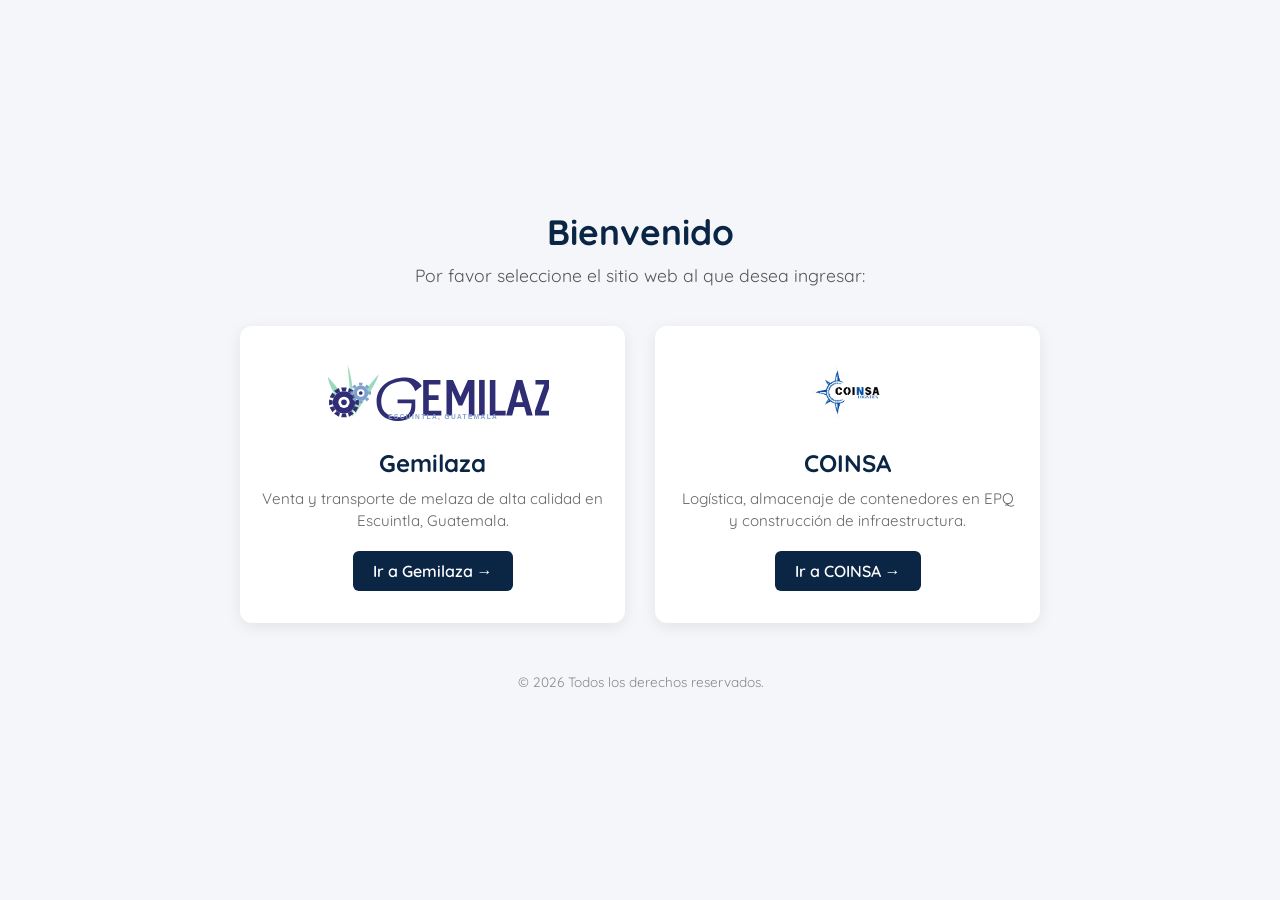
==== commit 8c7eb2f4: "Separar landing pages de Gemilaza y COINSA en carpetas independientes Co-authored-by: marilynsosa201" ====
--- a/index.html
+++ b/index.html
@@ -3,257 +3,126 @@
 <head>
   <meta charset="UTF-8">
   <meta name="viewport" content="width=device-width, initial-scale=1.0">
-  <title>COINSA | Logística, Almacenaje de Contenedores y Construcción en Guatemala</title>
-
-  <!-- SEO Meta Tags -->
-  <meta name="description" content="COINSA es su socio estratégico y confiable en Guatemala para servicios de almacenaje de contenedores en el Recinto Portuario de la Empresa Portuaria Quetzal, construcción de carreteras de alta calidad y torres de telefonía.">
-  <meta name="keywords" content="COINSA, logística, almacenaje de contenedores, Empresa Portuaria Quetzal, Puerto Quetzal, construcción de carreteras, torres de telefonía, telecomunicaciones, infraestructura vial, Guatemala">
-  <meta name="author" content="COINSA">
-
-  <!-- Open Graph Meta Tags (Social Media Integration) -->
-  <meta property="og:title" content="COINSA | Logística, Almacenaje de Contenedores y Construcción en Guatemala">
-  <meta property="og:description" content="Ofrecemos soluciones integrales en logística, almacenaje de contenedores, construcción vial e infraestructura de telecomunicaciones en Guatemala.">
-  <meta property="og:image" content="assets/images/logo-coinsa.jpg">
-  <meta property="og:type" content="website">
-
-  <!-- Favicon -->
-  <link rel="icon" type="image/jpeg" href="assets/images/logo-coinsa.jpg">
-
-  <!-- Google Fonts Connection and Import -->
+  <title>Selección de Empresa | Gemilaza y COINSA</title>
   <link rel="preconnect" href="https://fonts.googleapis.com">
   <link rel="preconnect" href="https://fonts.gstatic.com" crossorigin>
-  <link href="https://fonts.googleapis.com/css2?family=Quicksand:wght@300;400;500;600;700&display=swap" rel="stylesheet">
-
-  <!-- Custom Stylesheet -->
-  <link rel="stylesheet" href="css/styles.css">
+  <link href="https://fonts.googleapis.com/css2?family=Quicksand:wght@400;600;700&display=swap" rel="stylesheet">
+  <style>
+    * {
+      box-sizing: border-box;
+      margin: 0;
+      padding: 0;
+    }
+    body {
+      font-family: 'Quicksand', sans-serif;
+      background-color: #f4f6f9;
+      color: #1c1c1c;
+      display: flex;
+      flex-direction: column;
+      min-height: 100vh;
+      align-items: center;
+      justify-content: center;
+      padding: 20px;
+    }
+    .container {
+      max-width: 800px;
+      width: 100%;
+      text-align: center;
+    }
+    h1 {
+      font-size: 2.2rem;
+      margin-bottom: 10px;
+      color: #0b2545;
+    }
+    p.subtitle {
+      font-size: 1.1rem;
+      color: #555;
+      margin-bottom: 40px;
+    }
+    .cards-grid {
+      display: grid;
+      grid-template-columns: repeat(auto-fit, minmax(280px, 1fr));
+      gap: 30px;
+    }
+    .card {
+      background: #ffffff;
+      border-radius: 12px;
+      padding: 30px 20px;
+      box-shadow: 0 4px 15px rgba(0,0,0,0.08);
+      transition: transform 0.3s ease, box-shadow 0.3s ease;
+      display: flex;
+      flex-direction: column;
+      align-items: center;
+      text-decoration: none;
+      color: inherit;
+      border: 2px solid transparent;
+    }
+    .card:hover {
+      transform: translateY(-5px);
+      box-shadow: 0 8px 25px rgba(0,0,0,0.15);
+      border-color: #0b2545;
+    }
+    .card-logo {
+      height: 70px;
+      object-fit: contain;
+      margin-bottom: 20px;
+    }
+    .card-title {
+      font-size: 1.5rem;
+      font-weight: 700;
+      margin-bottom: 10px;
+      color: #0b2545;
+    }
+    .card-desc {
+      font-size: 0.95rem;
+      color: #666;
+      line-height: 1.4;
+      margin-bottom: 20px;
+    }
+    .btn {
+      display: inline-block;
+      padding: 10px 20px;
+      border-radius: 6px;
+      background-color: #0b2545;
+      color: #fff;
+      font-weight: 600;
+      text-decoration: none;
+      transition: background-color 0.2s ease;
+    }
+    .card:hover .btn {
+      background-color: #134074;
+    }
+    footer {
+      margin-top: 50px;
+      font-size: 0.85rem;
+      color: #888;
+    }
+  </style>
 </head>
 <body>
+  <div class="container">
+    <h1>Bienvenido</h1>
+    <p class="subtitle">Por favor seleccione el sitio web al que desea ingresar:</p>
 
-  <!-- Header / Navbar -->
-  <header class="header">
-    <div class="container header-container">
-      <a href="#inicio" class="logo-link" aria-label="COINSA Inicio">
-        <img src="assets/images/logo-coinsa.jpg" alt="COINSA Logo" class="logo-img">
+    <div class="cards-grid">
+      <a href="./gemilaza/" class="card">
+        <img src="./gemilaza/assets/images/logo.svg" alt="Gemilaza Logo" class="card-logo">
+        <h2 class="card-title">Gemilaza</h2>
+        <p class="card-desc">Venta y transporte de melaza de alta calidad en Escuintla, Guatemala.</p>
+        <span class="btn">Ir a Gemilaza &rarr;</span>
       </a>
 
-      <!-- Hamburger Menu (Mobile Toggle) -->
-      <button class="menu-toggle" id="menu-toggle" aria-expanded="false" aria-controls="primary-navigation" aria-label="Abrir menú de navegación">
-        <span class="hamburger-bar"></span>
-        <span class="hamburger-bar"></span>
-        <span class="hamburger-bar"></span>
-      </button>
+      <a href="./coinsa/" class="card">
+        <img src="./coinsa/assets/images/logo-coinsa.jpg" alt="COINSA Logo" class="card-logo">
+        <h2 class="card-title">COINSA</h2>
+        <p class="card-desc">Logística, almacenaje de contenedores en EPQ y construcción de infraestructura.</p>
+        <span class="btn">Ir a COINSA &rarr;</span>
+      </a>
+    </div>
 
-      <!-- Navigation Menu -->
-      <nav class="nav-menu" id="primary-navigation" role="navigation">
-        <ul class="nav-list">
-          <li><a href="#inicio" class="nav-link active">Inicio</a></li>
-          <li><a href="#servicios" class="nav-link">Servicios</a></li>
-          <li><a href="#contacto" class="nav-link">Contacto</a></li>
-        </ul>
-        <!-- CTA inside mobile navigation and visible in desktop header -->
-        <div class="nav-cta">
-          <a href="tel:+50222592472" class="btn btn-primary btn-header">
-            <span class="btn-icon">📞</span> Llamar: 2259-2472
-          </a>
-        </div>
-      </nav>
-    </div>
-  </header>
-
-  <main>
-    <!-- Hero Section -->
-    <section id="inicio" class="hero-section">
-      <!-- Decorative background (baja opacidad, managed by CSS) -->
-      <div class="hero-bg-decoration"></div>
-
-      <div class="container hero-container">
-        <div class="hero-content">
-          <span class="hero-tagline animate-fade-in">Solidez, Confianza y Profesionalismo Portuario</span>
-          <h1 class="hero-title animate-fade-in">Soluciones logísticas y de construcción con presencia portuaria</h1>
-          <p class="hero-description animate-fade-in">
-            En COINSA lideramos el desarrollo de infraestructura vial, telecomunicaciones y almacenamiento logístico seguro. Conectamos proyectos de gran envergadura y garantizamos la máxima confiabilidad operativa en el Recinto de la Empresa Portuaria Quetzal.
-          </p>
-
-          <div class="hero-ctas animate-fade-in">
-            <a href="tel:+50222592472" class="btn btn-primary btn-lg" aria-label="Llamar a COINSA al teléfono 2259-2472">
-              <span class="btn-icon">📞</span> Solo Llamadas: 2259-2472
-            </a>
-            <a href="mailto:coinsa99.gt@gmail.com" class="btn btn-secondary btn-lg" aria-label="Enviar correo a coinsa99.gt@gmail.com">
-              <span class="btn-icon">✉️</span> coinsa99.gt@gmail.com
-            </a>
-          </div>
-        </div>
-
-        <div class="hero-media animate-fade-in">
-          <!-- ESPACIO RESERVADO PARA FOTOGRAFÍA: Operaciones de COINSA -->
-          <div class="image-placeholder hero-placeholder" aria-label="Foto general de operaciones de COINSA - pendiente de reemplazo">
-            <div class="placeholder-icon">⚓</div>
-            <div class="placeholder-text">Foto de Operaciones — Pendiente de reemplazo</div>
-            <div class="placeholder-size">Medida recomendada: 1600x900px o proporción 16:9</div>
-          </div>
-        </div>
-      </div>
-    </section>
-
-    <!-- Nuestros Servicios -->
-    <section id="servicios" class="services-section bg-alt scroll-animate">
-      <div class="container">
-        <div class="section-header text-center">
-          <span class="section-subtitle">Líneas de Negocio</span>
-          <h2 class="section-title">Nuestros Servicios</h2>
-          <div class="section-divider"></div>
-          <p class="section-intro">Brindamos excelencia operativa en tres sectores clave para el desarrollo comercial e industrial del país, respaldados por un riguroso estándar de calidad.</p>
-        </div>
-
-        <div class="services-grid">
-          <!-- Servicio 1: Construcción de Carreteras -->
-          <div class="service-card">
-            <!-- PLACEHOLDER PARA FOTOGRAFÍA DE CARRETERAS -->
-            <!-- El cliente podrá reemplazar esta imagen simplemente modificando el 'src' -->
-            <div class="image-placeholder service-card-media" aria-label="Foto de construcción de carreteras - pendiente">
-              <div class="placeholder-icon">🚧</div>
-              <div class="placeholder-text">Foto de Carreteras - Pendiente</div>
-              <div class="placeholder-size">Recomendado: 800x500px</div>
-            </div>
-
-            <div class="service-card-content">
-              <div class="service-icon-container">
-                <span class="service-icon">🛣️</span>
-              </div>
-              <h3 class="service-card-title">Construcción de Carreteras</h3>
-              <p class="service-card-description">
-                Especializados en infraestructura vial de alta resistencia. Diseñamos y ejecutamos proyectos de pavimentación y movimiento de tierras bajo estrictos estándares técnicos, asegurando durabilidad, óptimo desempeño y cumplimiento riguroso de los plazos establecidos.
-              </p>
-            </div>
-          </div>
-
-          <!-- Servicio 2: Construcción de Torres de Telefonía -->
-          <div class="service-card">
-            <!-- PLACEHOLDER PARA FOTOGRAFÍA DE TORRES DE TELEFONÍA -->
-            <div class="image-placeholder service-card-media" aria-label="Foto de construcción de torres de telefonía - pendiente">
-              <div class="placeholder-icon">📶</div>
-              <div class="placeholder-text">Foto de Torres - Pendiente</div>
-              <div class="placeholder-size">Recomendado: 800x500px</div>
-            </div>
-
-            <div class="service-card-content">
-              <div class="service-icon-container">
-                <span class="service-icon">🗼</span>
-              </div>
-              <h3 class="service-card-title">Construcción de Torres de Telefonía</h3>
-              <p class="service-card-description">
-                Desarrollo integral de infraestructura para telecomunicaciones. Ofrecemos precisión técnica avanzada en ingeniería, cimentación y montaje seguro de estructuras metálicas de gran altura, garantizando altos estándares de seguridad ocupacional e industrial.
-              </p>
-            </div>
-          </div>
-
-          <!-- Servicio 3: Almacenaje de Contenedores -->
-          <div class="service-card">
-            <!-- PLACEHOLDER PARA FOTOGRAFÍA DE ALMACENAJE DE CONTENEDORES -->
-            <div class="image-placeholder service-card-media" aria-label="Foto de almacenaje de contenedores - pendiente">
-              <div class="placeholder-icon">🚢</div>
-              <div class="placeholder-text">Foto de Contenedores - Pendiente</div>
-              <div class="placeholder-size">Recomendado: 800x500px</div>
-            </div>
-
-            <div class="service-card-content">
-              <div class="service-icon-container">
-                <span class="service-icon">🏗️</span>
-              </div>
-              <h3 class="service-card-title">Almacenaje de Contenedores</h3>
-              <p class="service-card-description">
-                Soluciones logísticas confiables en el Recinto de la Empresa Portuaria Quetzal (EPQ). Contamos con espacios estratégicos, seguros y equipados para el resguardo eficiente y la correcta manipulación de contenedores, optimizando sus flujos de importación y exportación.
-              </p>
-            </div>
-          </div>
-        </div>
-      </div>
-    </section>
-
-    <!-- Sección de Contacto -->
-    <section id="contacto" class="contact-section scroll-animate">
-      <div class="container">
-        <div class="section-header text-center">
-          <span class="section-subtitle">Canales de Atención Directos</span>
-          <h2 class="section-title text-white">Contáctanos</h2>
-          <div class="section-divider border-white"></div>
-          <p class="section-intro text-white" style="opacity: 0.85;">Comuníquese directamente con nuestro equipo para cotizaciones, programación operativa o consultas generales.</p>
-        </div>
-
-        <div class="contact-box-container">
-          <div class="contact-info-card">
-            <h3 class="contact-card-title">Información de Contacto</h3>
-            <p class="contact-card-intro">Con el objetivo de brindarle una atención ágil y profesional, ponemos a su disposición nuestros canales de comunicación directa:</p>
-
-            <div class="contact-info-list">
-              <!-- Teléfono -->
-              <div class="contact-info-item">
-                <div class="contact-info-icon">📞</div>
-                <div class="contact-info-body">
-                  <h4>Teléfono de Contacto (Solo Llamadas)</h4>
-                  <p><a href="tel:+50222592472" class="contact-highlight-link">+502 2259-2472</a></p>
-                  <span class="contact-note">* Aclaración importante: Este número está habilitado exclusivamente para recibir llamadas de voz directas. No dispone de servicio de mensajería de WhatsApp.</span>
-                </div>
-              </div>
-
-              <!-- Correo -->
-              <div class="contact-info-item">
-                <div class="contact-info-icon">✉️</div>
-                <div class="contact-info-body">
-                  <h4>Correo Electrónico</h4>
-                  <p><a href="mailto:coinsa99.gt@gmail.com" class="contact-highlight-link">coinsa99.gt@gmail.com</a></p>
-                  <span class="contact-note">* Envíenos sus especificaciones o solicitudes de cotización por este medio para una respuesta formal por escrito.</span>
-                </div>
-              </div>
-            </div>
-
-            <!-- Action buttons -->
-            <div class="contact-buttons-row">
-              <a href="tel:+50222592472" class="btn btn-call" aria-label="Llamar al teléfono directo de COINSA 2259-2472">
-                <span class="btn-icon">📞</span> LLAMAR AL 2259-2472
-              </a>
-              <a href="mailto:coinsa99.gt@gmail.com" class="btn btn-email" aria-label="Enviar correo a coinsa99.gt@gmail.com">
-                <span class="btn-icon">✉️</span> ENVIAR CORREO ELECTRÓNICO
-              </a>
-            </div>
-          </div>
-        </div>
-      </div>
-    </section>
-  </main>
-
-  <!-- Footer -->
-  <footer class="footer">
-    <div class="container footer-container">
-      <div class="footer-top">
-        <div class="footer-brand">
-          <img src="assets/images/logo-coinsa.jpg" alt="COINSA Logo" class="logo-footer">
-          <p class="footer-slogan">Solidez, confianza y profesionalismo en logística portuaria e infraestructura vial y de telecomunicaciones.</p>
-        </div>
-
-        <div class="footer-info">
-          <h4>Contacto Rápido</h4>
-          <p>📞 Teléfono: <a href="tel:+50222592472" class="footer-link">2259-2472</a> (Solo llamadas, sin WhatsApp)</p>
-          <p>✉️ Correo: <a href="mailto:coinsa99.gt@gmail.com" class="footer-link">coinsa99.gt@gmail.com</a></p>
-        </div>
-
-        <div class="footer-links-col">
-          <h4>Navegación</h4>
-          <ul class="footer-links">
-            <li><a href="#inicio">Inicio</a></li>
-            <li><a href="#servicios">Servicios</a></li>
-            <li><a href="#contacto">Contacto</a></li>
-          </ul>
-        </div>
-      </div>
-
-      <div class="footer-bottom text-center">
-        <p>&copy; 2026 COINSA. Todos los derechos reservados.</p>
-      </div>
-    </div>
-  </footer>
-
-  <!-- Custom JavaScript -->
-  <script src="js/main.js"></script>
+    <footer>
+      &copy; 2026 Todos los derechos reservados.
+    </footer>
+  </div>
 </body>
 </html>
